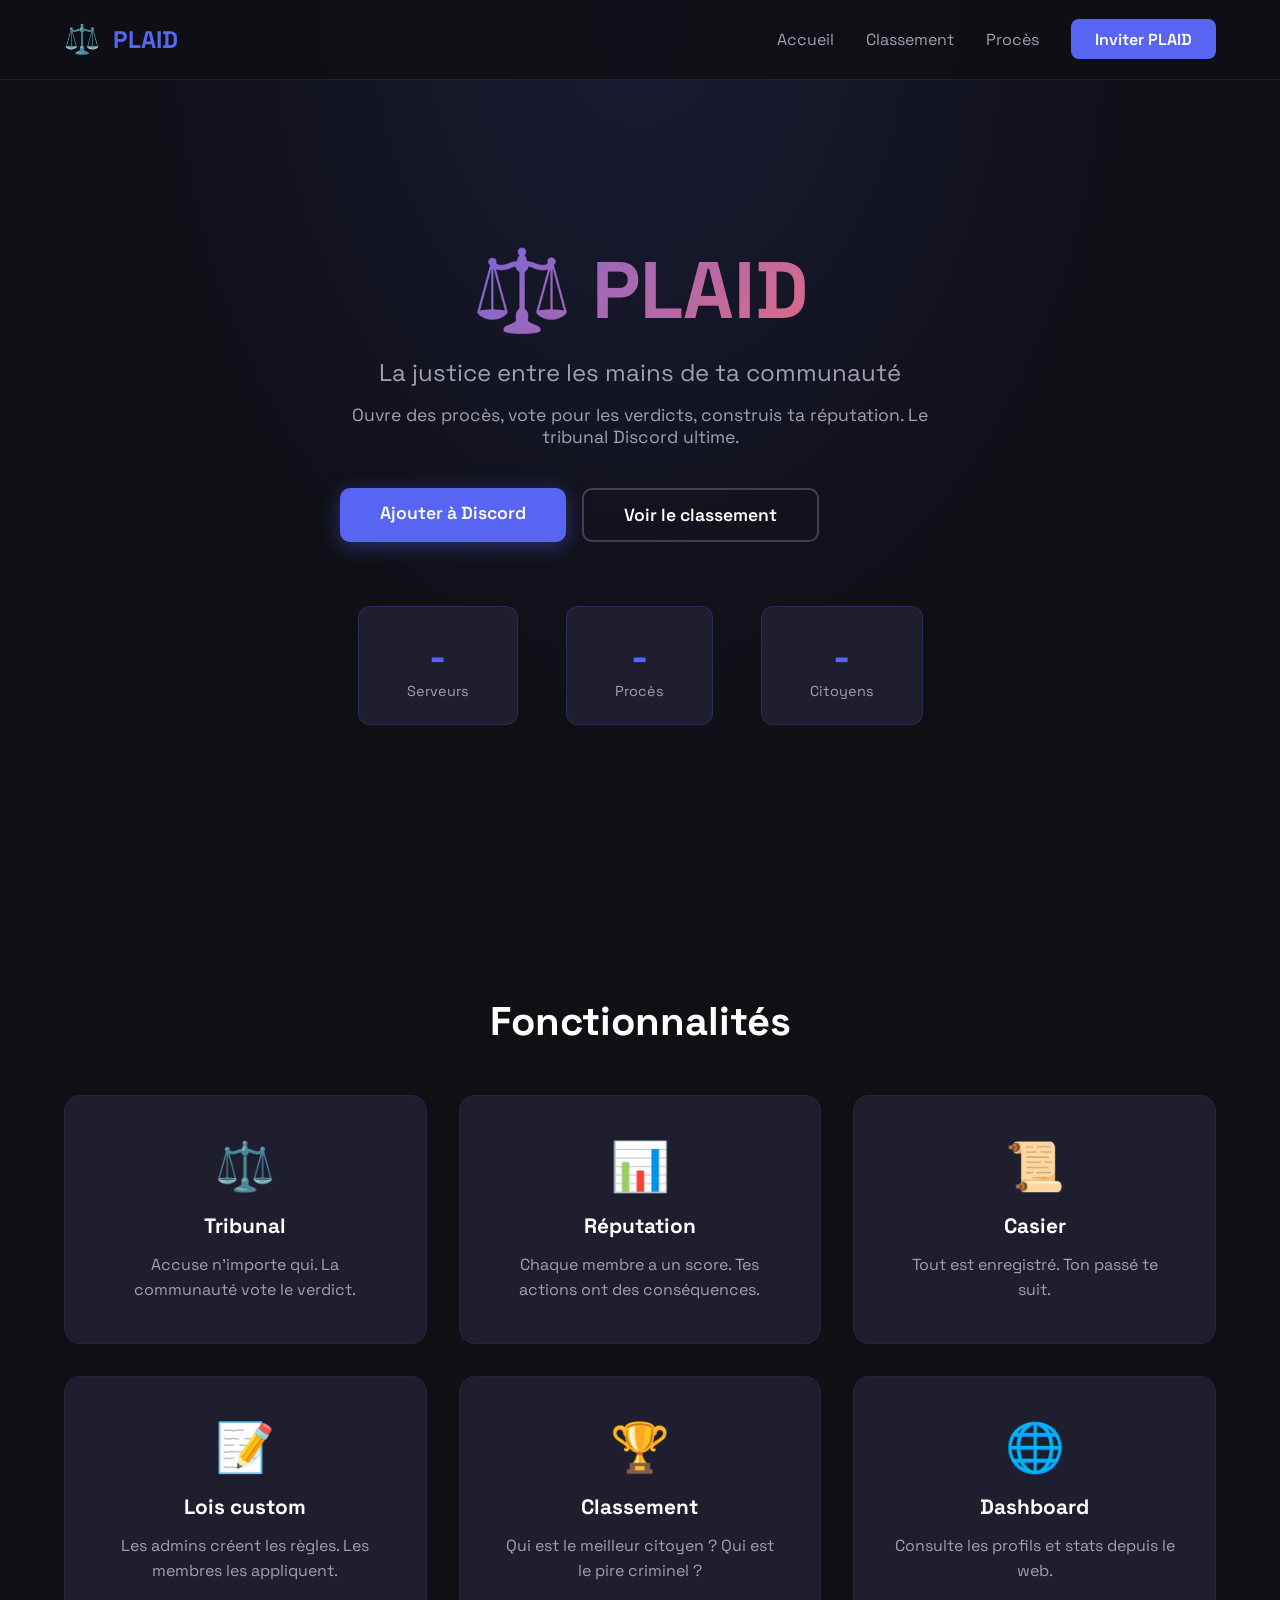
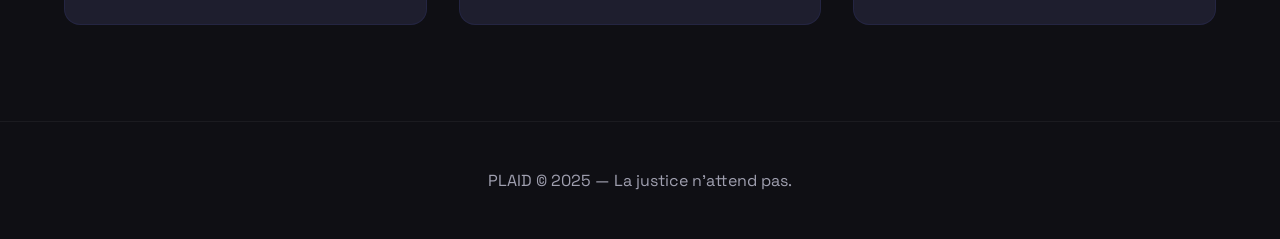
==== web/index.html @ a081abfb "🔨 Initial commit — PLAID bot" ====
<!DOCTYPE html>
<html lang="fr">
<head>
    <meta charset="UTF-8">
    <meta name="viewport" content="width=device-width, initial-scale=1.0">
    <title>PLAID — Justice Discord</title>
    <link rel="stylesheet" href="css/style.css">
    <link href="https://fonts.googleapis.com/css2?family=Space+Grotesk:wght@400;500;700&display=swap" rel="stylesheet">
</head>
<body>
    <nav class="navbar">
        <div class="nav-brand">
            <span class="logo">⚖️</span>
            <span class="brand-name">PLAID</span>
        </div>
        <div class="nav-links">
            <a href="index.html">Accueil</a>
            <a href="pages/leaderboard.html">Classement</a>
            <a href="pages/tribunal.html">Procès</a>
            <a href="https://discord.com/oauth2/authorize?client_id=YOUR_CLIENT_ID&permissions=8&scope=bot%20applications.commands" class="btn-invite">Inviter PLAID</a>
        </div>
    </nav>

    <section class="hero">
        <div class="hero-content">
            <h1>⚖️ PLAID</h1>
            <p class="subtitle">La justice entre les mains de ta communauté</p>
            <p class="description">Ouvre des procès, vote pour les verdicts, construis ta réputation. Le tribunal Discord ultime.</p>
            <div class="hero-buttons">
                <a href="https://discord.com/oauth2/authorize?client_id=YOUR_CLIENT_ID&permissions=8&scope=bot%20applications.commands" class="btn btn-primary">Ajouter à Discord</a>
                <a href="pages/leaderboard.html" class="btn btn-secondary">Voir le classement</a>
            </div>
        </div>
        <div class="hero-stats" id="hero-stats">
            <div class="stat-card">
                <span class="stat-number" id="stat-servers">-</span>
                <span class="stat-label">Serveurs</span>
            </div>
            <div class="stat-card">
                <span class="stat-number" id="stat-trials">-</span>
                <span class="stat-label">Procès</span>
            </div>
            <div class="stat-card">
                <span class="stat-number" id="stat-users">-</span>
                <span class="stat-label">Citoyens</span>
            </div>
        </div>
    </section>

    <section class="features">
        <h2>Fonctionnalités</h2>
        <div class="features-grid">
            <div class="feature-card">
                <span class="feature-icon">⚖️</span>
                <h3>Tribunal</h3>
                <p>Accuse n'importe qui. La communauté vote le verdict.</p>
            </div>
            <div class="feature-card">
                <span class="feature-icon">📊</span>
                <h3>Réputation</h3>
                <p>Chaque membre a un score. Tes actions ont des conséquences.</p>
            </div>
            <div class="feature-card">
                <span class="feature-icon">📜</span>
                <h3>Casier</h3>
                <p>Tout est enregistré. Ton passé te suit.</p>
            </div>
            <div class="feature-card">
                <span class="feature-icon">📝</span>
                <h3>Lois custom</h3>
                <p>Les admins créent les règles. Les membres les appliquent.</p>
            </div>
            <div class="feature-card">
                <span class="feature-icon">🏆</span>
                <h3>Classement</h3>
                <p>Qui est le meilleur citoyen ? Qui est le pire criminel ?</p>
            </div>
            <div class="feature-card">
                <span class="feature-icon">🌐</span>
                <h3>Dashboard</h3>
                <p>Consulte les profils et stats depuis le web.</p>
            </div>
        </div>
    </section>

    <footer>
        <p>PLAID © 2025 — La justice n'attend pas.</p>
    </footer>

    <script src="js/app.js"></script>
</body>
</html>
---- web/css/style.css ----
* {
    margin: 0;
    padding: 0;
    box-sizing: border-box;
}

:root {
    --bg: #0f0f14;
    --bg2: #1a1a24;
    --accent: #5865F2;
    --accent2: #FF6B6B;
    --text: #ffffff;
    --text2: #a0a0b0;
    --card: #1e1e2e;
}

body {
    font-family: 'Space Grotesk', sans-serif;
    background: var(--bg);
    color: var(--text);
    overflow-x: hidden;
}

/* NAV */
.navbar {
    display: flex;
    justify-content: space-between;
    align-items: center;
    padding: 1.2rem 4rem;
    background: rgba(15, 15, 20, 0.9);
    backdrop-filter: blur(10px);
    position: fixed;
    width: 100%;
    top: 0;
    z-index: 100;
    border-bottom: 1px solid rgba(88, 101, 242, 0.2);
}

.nav-brand {
    display: flex;
    align-items: center;
    gap: 0.8rem;
}

.logo { font-size: 1.8rem; }

.brand-name {
    font-size: 1.5rem;
    font-weight: 700;
    color: var(--accent);
}

.nav-links {
    display: flex;
    align-items: center;
    gap: 2rem;
}

.nav-links a {
    color: var(--text2);
    text-decoration: none;
    transition: color 0.3s;
}

.nav-links a:hover { color: var(--text); }

.btn-invite {
    background: var(--accent) !important;
    color: white !important;
    padding: 0.6rem 1.5rem;
    border-radius: 8px;
    font-weight: 600;
}

/* HERO */
.hero {
    min-height: 100vh;
    display: flex;
    flex-direction: column;
    justify-content: center;
    align-items: center;
    text-align: center;
    padding: 8rem 2rem 4rem;
    background: radial-gradient(ellipse at top, rgba(88, 101, 242, 0.15) 0%, transparent 60%);
}

.hero h1 {
    font-size: 5rem;
    font-weight: 700;
    margin-bottom: 1rem;
    background: linear-gradient(135deg, var(--accent), var(--accent2));
    -webkit-background-clip: text;
    -webkit-text-fill-color: transparent;
}

.subtitle {
    font-size: 1.5rem;
    color: var(--text2);
    margin-bottom: 1rem;
}

.description {
    font-size: 1.1rem;
    color: var(--text2);
    max-width: 600px;
    margin-bottom: 2.5rem;
}

.hero-buttons {
    display: flex;
    gap: 1rem;
    margin-bottom: 4rem;
}

.btn {
    padding: 0.9rem 2.5rem;
    border-radius: 10px;
    text-decoration: none;
    font-weight: 600;
    font-size: 1.1rem;
    transition: transform 0.2s, box-shadow 0.2s;
}

.btn:hover { transform: translateY(-2px); }

.btn-primary {
    background: var(--accent);
    color: white;
    box-shadow: 0 4px 20px rgba(88, 101, 242, 0.4);
}

.btn-secondary {
    background: transparent;
    color: var(--text);
    border: 2px solid rgba(255, 255, 255, 0.2);
}

.btn-secondary:hover { border-color: var(--accent); }

/* STATS */
.hero-stats {
    display: flex;
    gap: 3rem;
}

.stat-card {
    display: flex;
    flex-direction: column;
    align-items: center;
    background: var(--card);
    padding: 1.5rem 3rem;
    border-radius: 12px;
    border: 1px solid rgba(88, 101, 242, 0.2);
}

.stat-number {
    font-size: 2.5rem;
    font-weight: 700;
    color: var(--accent);
}

.stat-label {
    color: var(--text2);
    font-size: 0.9rem;
}

/* FEATURES */
.features {
    padding: 6rem 4rem;
    text-align: center;
}

.features h2 {
    font-size: 2.5rem;
    margin-bottom: 3rem;
}

.features-grid {
    display: grid;
    grid-template-columns: repeat(3, 1fr);
    gap: 2rem;
    max-width: 1200px;
    margin: 0 auto;
}

.feature-card {
    background: var(--card);
    padding: 2.5rem;
    border-radius: 16px;
    border: 1px solid rgba(88, 101, 242, 0.1);
    transition: transform 0.3s, border-color 0.3s;
}

.feature-card:hover {
    transform: translateY(-5px);
    border-color: var(--accent);
}

.feature-icon {
    font-size: 3rem;
    display: block;
    margin-bottom: 1rem;
}

.feature-card h3 {
    font-size: 1.3rem;
    margin-bottom: 0.8rem;
}

.feature-card p {
    color: var(--text2);
    line-height: 1.6;
}

/* FOOTER */
footer {
    text-align: center;
    padding: 3rem;
    color: var(--text2);
    border-top: 1px solid rgba(255, 255, 255, 0.05);
}

/* RESPONSIVE */
@media (max-width: 768px) {
    .navbar { padding: 1rem 1.5rem; }
    .nav-links { gap: 1rem; font-size: 0.9rem; }
    .hero h1 { font-size: 3rem; }
    .features-grid { grid-template-columns: 1fr; }
    .hero-stats { flex-direction: column; gap: 1rem; }
    .hero-buttons { flex-direction: column; }
}
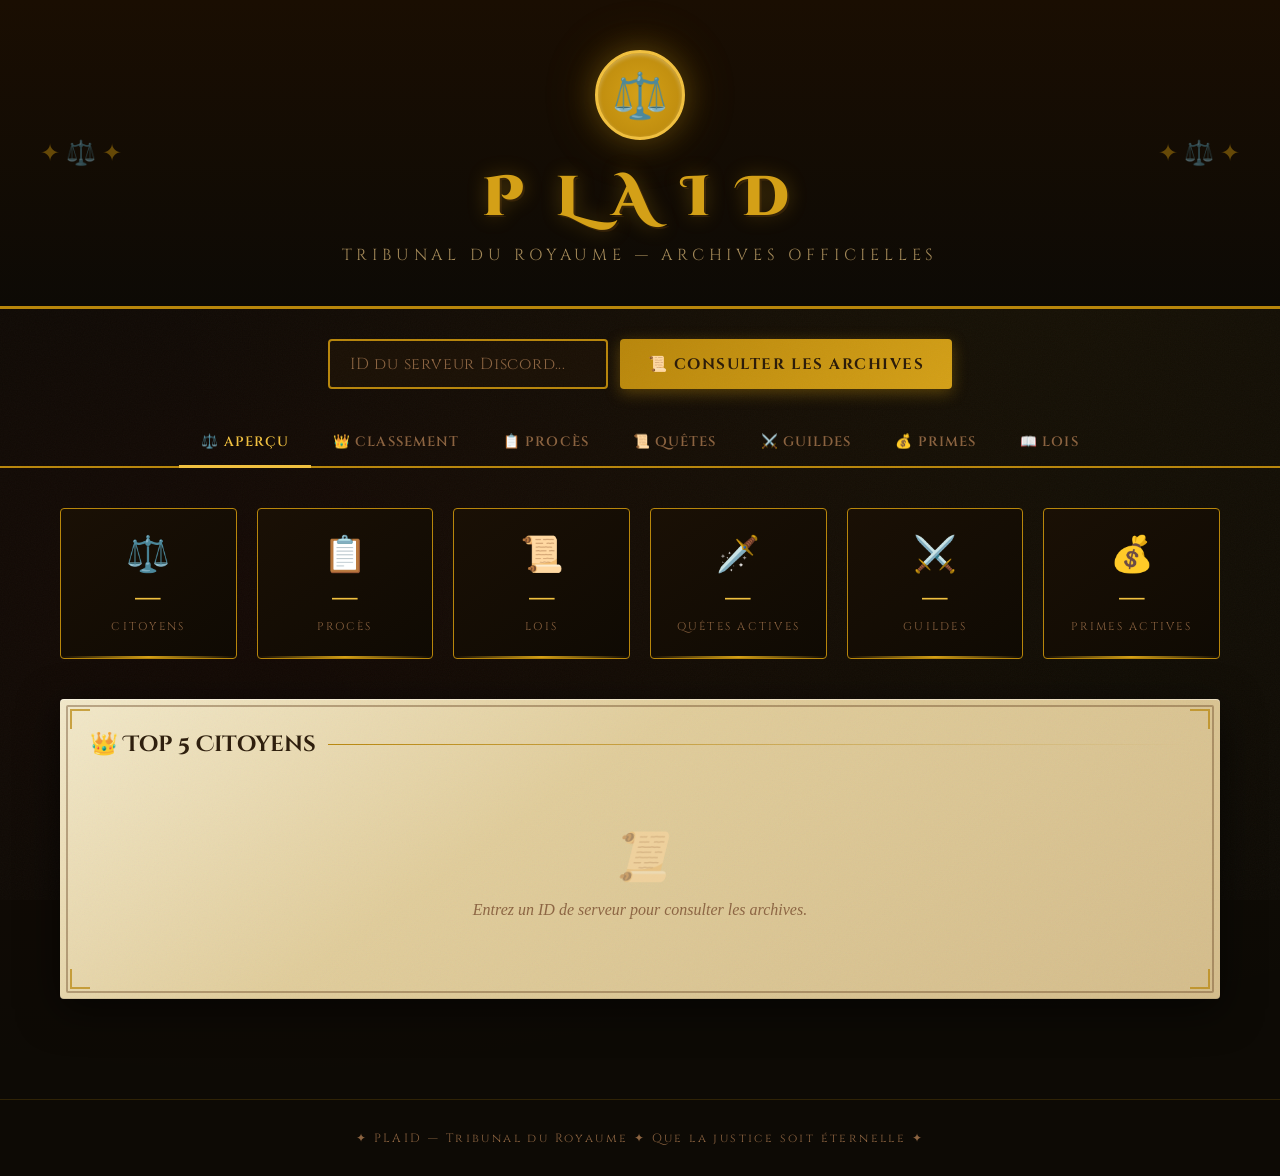
==== commit bd6877fa: "Update index.html" ====
--- a/web/index.html
+++ b/web/index.html
@@ -1,92 +1,869 @@
 <!DOCTYPE html>
 <html lang="fr">
 <head>
-    <meta charset="UTF-8">
-    <meta name="viewport" content="width=device-width, initial-scale=1.0">
-    <title>PLAID — Justice Discord</title>
-    <link rel="stylesheet" href="css/style.css">
-    <link href="https://fonts.googleapis.com/css2?family=Space+Grotesk:wght@400;500;700&display=swap" rel="stylesheet">
+<meta charset="UTF-8">
+<meta name="viewport" content="width=device-width, initial-scale=1.0">
+<title>PLAID — Tribunal du Royaume</title>
+<link href="https://fonts.googleapis.com/css2?family=Cinzel+Decorative:wght@400;700;900&family=Cinzel:wght@400;600;700&family=IM+Fell+English:ital@0;1&display=swap" rel="stylesheet">
+<style>
+  :root {
+    --parchment: #f2e8c9;
+    --parchment-dark: #e0cc9a;
+    --parchment-deep: #c9a96e;
+    --ink: #2a1a08;
+    --ink-light: #5a3a1a;
+    --ink-faded: #8b6340;
+    --blood: #8b0000;
+    --blood-bright: #c0392b;
+    --gold: #b8860b;
+    --gold-bright: #d4a017;
+    --gold-shine: #f0c040;
+    --emerald: #1a5c2a;
+    --royal: #1a2a5c;
+    --shadow: rgba(42, 26, 8, 0.4);
+    --glow: rgba(212, 160, 23, 0.3);
+  }
+
+  * { margin: 0; padding: 0; box-sizing: border-box; }
+
+  body {
+    background: #0d0a05;
+    color: var(--ink);
+    font-family: 'IM Fell English', serif;
+    min-height: 100vh;
+    overflow-x: hidden;
+    background-image:
+      radial-gradient(ellipse at 20% 50%, rgba(139, 0, 0, 0.06) 0%, transparent 60%),
+      radial-gradient(ellipse at 80% 20%, rgba(184, 134, 11, 0.06) 0%, transparent 60%);
+  }
+
+  /* TEXTURE DE FOND */
+  body::before {
+    content: '';
+    position: fixed;
+    inset: 0;
+    background-image: url("data:image/svg+xml,%3Csvg xmlns='http://www.w3.org/2000/svg' width='300' height='300'%3E%3Cfilter id='n'%3E%3CfeTurbulence type='fractalNoise' baseFrequency='0.85' numOctaves='4' stitchTiles='stitch'/%3E%3C/filter%3E%3Crect width='300' height='300' filter='url(%23n)' opacity='0.03'/%3E%3C/svg%3E");
+    pointer-events: none;
+    z-index: 0;
+  }
+
+  /* HEADER */
+  header {
+    position: relative;
+    text-align: center;
+    padding: 50px 20px 40px;
+    background: linear-gradient(180deg, #1a0e02 0%, #0d0a05 100%);
+    border-bottom: 3px solid var(--gold);
+    overflow: hidden;
+  }
+
+  header::before, header::after {
+    content: '✦ ⚖️ ✦';
+    position: absolute;
+    top: 50%;
+    transform: translateY(-50%);
+    font-size: 1.5rem;
+    color: var(--gold);
+    opacity: 0.5;
+  }
+  header::before { left: 40px; }
+  header::after { right: 40px; }
+
+  .header-seal {
+    width: 90px;
+    height: 90px;
+    background: radial-gradient(circle, var(--gold-bright), var(--gold));
+    border-radius: 50%;
+    margin: 0 auto 20px;
+    display: flex;
+    align-items: center;
+    justify-content: center;
+    font-size: 2.8rem;
+    box-shadow: 0 0 30px var(--glow), 0 0 60px rgba(212,160,23,0.15), inset 0 2px 4px rgba(255,255,255,0.3);
+    border: 3px solid var(--gold-shine);
+    animation: sealPulse 3s ease-in-out infinite;
+  }
+
+  @keyframes sealPulse {
+    0%, 100% { box-shadow: 0 0 30px var(--glow), 0 0 60px rgba(212,160,23,0.15); }
+    50% { box-shadow: 0 0 50px rgba(212,160,23,0.6), 0 0 90px rgba(212,160,23,0.25); }
+  }
+
+  h1 {
+    font-family: 'Cinzel Decorative', serif;
+    font-size: clamp(2rem, 5vw, 3.5rem);
+    font-weight: 900;
+    color: var(--gold-bright);
+    text-shadow: 0 0 20px var(--glow), 2px 2px 0 var(--ink);
+    letter-spacing: 0.15em;
+    margin-bottom: 8px;
+  }
+
+  .subtitle {
+    font-family: 'Cinzel', serif;
+    font-size: 1rem;
+    color: var(--parchment-deep);
+    letter-spacing: 0.3em;
+    text-transform: uppercase;
+    opacity: 0.8;
+  }
+
+  /* GUILD ID INPUT */
+  .guild-section {
+    display: flex;
+    justify-content: center;
+    padding: 30px 20px;
+    gap: 12px;
+    flex-wrap: wrap;
+  }
+
+  .guild-section input {
+    font-family: 'Cinzel', serif;
+    font-size: 1rem;
+    padding: 12px 20px;
+    width: 280px;
+    background: #1a1005;
+    border: 2px solid var(--gold);
+    color: var(--parchment);
+    border-radius: 4px;
+    outline: none;
+    letter-spacing: 0.05em;
+    transition: border-color 0.3s, box-shadow 0.3s;
+  }
+
+  .guild-section input::placeholder { color: var(--ink-faded); }
+  .guild-section input:focus {
+    border-color: var(--gold-shine);
+    box-shadow: 0 0 15px var(--glow);
+  }
+
+  .btn-primary {
+    font-family: 'Cinzel', serif;
+    font-size: 0.95rem;
+    font-weight: 700;
+    padding: 12px 28px;
+    background: linear-gradient(135deg, var(--gold), var(--gold-bright));
+    color: var(--ink);
+    border: none;
+    cursor: pointer;
+    border-radius: 4px;
+    letter-spacing: 0.1em;
+    text-transform: uppercase;
+    transition: all 0.3s;
+    box-shadow: 0 4px 15px rgba(184,134,11,0.4);
+  }
+
+  .btn-primary:hover {
+    background: linear-gradient(135deg, var(--gold-shine), var(--gold));
+    transform: translateY(-2px);
+    box-shadow: 0 8px 25px rgba(212,160,23,0.5);
+  }
+
+  /* NAV TABS */
+  .nav-tabs {
+    display: flex;
+    justify-content: center;
+    gap: 0;
+    padding: 0 20px;
+    border-bottom: 2px solid var(--gold);
+    flex-wrap: wrap;
+  }
+
+  .tab-btn {
+    font-family: 'Cinzel', serif;
+    font-size: 0.85rem;
+    font-weight: 600;
+    padding: 14px 22px;
+    background: transparent;
+    color: var(--ink-faded);
+    border: none;
+    cursor: pointer;
+    letter-spacing: 0.08em;
+    text-transform: uppercase;
+    border-bottom: 3px solid transparent;
+    margin-bottom: -2px;
+    transition: all 0.3s;
+    position: relative;
+  }
+
+  .tab-btn:hover { color: var(--gold-bright); }
+
+  .tab-btn.active {
+    color: var(--gold-shine);
+    border-bottom-color: var(--gold-shine);
+  }
+
+  /* MAIN CONTENT */
+  main {
+    max-width: 1200px;
+    margin: 0 auto;
+    padding: 40px 20px;
+  }
+
+  .tab-content { display: none; animation: fadeIn 0.5s ease; }
+  .tab-content.active { display: block; }
+
+  @keyframes fadeIn {
+    from { opacity: 0; transform: translateY(10px); }
+    to { opacity: 1; transform: translateY(0); }
+  }
+
+  /* PARCHEMIN CARD */
+  .parchment-card {
+    background: linear-gradient(145deg, var(--parchment) 0%, var(--parchment-dark) 40%, #d4bc8a 100%);
+    border-radius: 4px;
+    padding: 30px;
+    position: relative;
+    box-shadow:
+      0 10px 40px rgba(0,0,0,0.6),
+      inset 0 1px 0 rgba(255,255,255,0.4),
+      inset 0 -1px 0 rgba(0,0,0,0.1);
+    overflow: hidden;
+  }
+
+  .parchment-card::before {
+    content: '';
+    position: absolute;
+    inset: 0;
+    background-image: url("data:image/svg+xml,%3Csvg xmlns='http://www.w3.org/2000/svg' width='200' height='200'%3E%3Cfilter id='n'%3E%3CfeTurbulence type='fractalNoise' baseFrequency='0.65' numOctaves='3' stitchTiles='stitch'/%3E%3C/filter%3E%3Crect width='200' height='200' filter='url(%23n)' opacity='0.06'/%3E%3C/svg%3E");
+    pointer-events: none;
+  }
+
+  .card-border {
+    position: absolute;
+    inset: 6px;
+    border: 2px solid rgba(101, 67, 33, 0.4);
+    border-radius: 2px;
+    pointer-events: none;
+  }
+
+  .card-corner {
+    position: absolute;
+    width: 20px;
+    height: 20px;
+    border-color: var(--gold);
+    border-style: solid;
+    opacity: 0.7;
+  }
+  .card-corner.tl { top: 10px; left: 10px; border-width: 2px 0 0 2px; }
+  .card-corner.tr { top: 10px; right: 10px; border-width: 2px 2px 0 0; }
+  .card-corner.bl { bottom: 10px; left: 10px; border-width: 0 0 2px 2px; }
+  .card-corner.br { bottom: 10px; right: 10px; border-width: 0 2px 2px 0; }
+
+  /* STATS GRID */
+  .stats-grid {
+    display: grid;
+    grid-template-columns: repeat(auto-fit, minmax(160px, 1fr));
+    gap: 20px;
+    margin-bottom: 40px;
+  }
+
+  .stat-card {
+    background: linear-gradient(145deg, #1a1005, #0f0a03);
+    border: 1px solid var(--gold);
+    border-radius: 4px;
+    padding: 24px 20px;
+    text-align: center;
+    position: relative;
+    overflow: hidden;
+    transition: transform 0.3s, box-shadow 0.3s;
+  }
+
+  .stat-card:hover {
+    transform: translateY(-4px);
+    box-shadow: 0 12px 30px rgba(0,0,0,0.5), 0 0 20px var(--glow);
+  }
+
+  .stat-card::after {
+    content: '';
+    position: absolute;
+    bottom: 0; left: 0; right: 0;
+    height: 2px;
+    background: linear-gradient(90deg, transparent, var(--gold-bright), transparent);
+  }
+
+  .stat-icon { font-size: 2.2rem; margin-bottom: 8px; display: block; }
+  .stat-value {
+    font-family: 'Cinzel Decorative', serif;
+    font-size: 2rem;
+    font-weight: 700;
+    color: var(--gold-shine);
+    line-height: 1;
+    margin-bottom: 4px;
+  }
+  .stat-label {
+    font-family: 'Cinzel', serif;
+    font-size: 0.7rem;
+    letter-spacing: 0.2em;
+    text-transform: uppercase;
+    color: var(--ink-faded);
+  }
+
+  /* SECTION TITLE */
+  .section-title {
+    font-family: 'Cinzel Decorative', serif;
+    font-size: 1.4rem;
+    color: var(--ink);
+    margin-bottom: 20px;
+    display: flex;
+    align-items: center;
+    gap: 12px;
+  }
+
+  .section-title::after {
+    content: '';
+    flex: 1;
+    height: 1px;
+    background: linear-gradient(90deg, var(--gold), transparent);
+  }
+
+  /* TABLE PARCHEMIN */
+  .parchment-table {
+    width: 100%;
+    border-collapse: collapse;
+    font-size: 0.95rem;
+  }
+
+  .parchment-table th {
+    font-family: 'Cinzel', serif;
+    font-size: 0.75rem;
+    letter-spacing: 0.15em;
+    text-transform: uppercase;
+    color: var(--ink-light);
+    padding: 12px 16px;
+    border-bottom: 2px solid var(--parchment-deep);
+    text-align: left;
+  }
+
+  .parchment-table td {
+    padding: 14px 16px;
+    border-bottom: 1px solid rgba(101, 67, 33, 0.2);
+    color: var(--ink);
+    vertical-align: middle;
+  }
+
+  .parchment-table tr:hover td { background: rgba(180, 140, 40, 0.1); }
+  .parchment-table tr:last-child td { border-bottom: none; }
+
+  /* BADGES */
+  .badge {
+    display: inline-block;
+    padding: 3px 10px;
+    border-radius: 2px;
+    font-family: 'Cinzel', serif;
+    font-size: 0.72rem;
+    letter-spacing: 0.1em;
+    text-transform: uppercase;
+    font-weight: 600;
+  }
+  .badge-coupable { background: rgba(139,0,0,0.15); color: var(--blood-bright); border: 1px solid var(--blood); }
+  .badge-innocent { background: rgba(26,92,42,0.15); color: #27ae60; border: 1px solid #1a5c2a; }
+  .badge-open { background: rgba(184,134,11,0.15); color: var(--gold-bright); border: 1px solid var(--gold); }
+
+  /* RANK BADGE */
+  .rank-badge {
+    font-size: 0.82rem;
+    color: var(--ink-light);
+    font-style: italic;
+  }
+
+  /* LEADERBOARD MEDALS */
+  .medal-1 { color: #FFD700; font-size: 1.3rem; }
+  .medal-2 { color: #C0C0C0; font-size: 1.3rem; }
+  .medal-3 { color: #CD7F32; font-size: 1.3rem; }
+  .medal-n { color: var(--ink-faded); font-family: 'Cinzel', serif; font-size: 0.9rem; }
+
+  /* REP BAR */
+  .rep-bar-wrap {
+    display: flex;
+    align-items: center;
+    gap: 8px;
+  }
+  .rep-bar {
+    flex: 1;
+    height: 8px;
+    background: rgba(101,67,33,0.2);
+    border-radius: 4px;
+    overflow: hidden;
+  }
+  .rep-bar-fill {
+    height: 100%;
+    background: linear-gradient(90deg, var(--gold), var(--gold-shine));
+    border-radius: 4px;
+    transition: width 1s ease;
+  }
+  .rep-val {
+    font-family: 'Cinzel', serif;
+    font-size: 0.8rem;
+    color: var(--gold-bright);
+    min-width: 35px;
+    text-align: right;
+  }
+
+  /* QUEST CARDS */
+  .quest-grid {
+    display: grid;
+    grid-template-columns: repeat(auto-fill, minmax(320px, 1fr));
+    gap: 20px;
+  }
+
+  .quest-card {
+    background: linear-gradient(145deg, var(--parchment), var(--parchment-dark));
+    border: 2px solid var(--parchment-deep);
+    border-radius: 4px;
+    padding: 22px;
+    position: relative;
+    transition: transform 0.3s;
+  }
+
+  .quest-card:hover { transform: translateY(-3px); }
+
+  .quest-card::before {
+    content: '📜';
+    position: absolute;
+    top: -10px;
+    left: 20px;
+    font-size: 1.4rem;
+    background: var(--parchment);
+    padding: 0 4px;
+  }
+
+  .quest-title {
+    font-family: 'Cinzel', serif;
+    font-size: 1rem;
+    font-weight: 700;
+    color: var(--ink);
+    margin-bottom: 8px;
+  }
+
+  .quest-desc {
+    font-size: 0.9rem;
+    color: var(--ink-light);
+    font-style: italic;
+    margin-bottom: 14px;
+    line-height: 1.5;
+  }
+
+  .quest-rewards {
+    display: flex;
+    flex-wrap: wrap;
+    gap: 6px;
+  }
+
+  .reward-chip {
+    background: rgba(184,134,11,0.15);
+    border: 1px solid var(--gold);
+    color: var(--ink-light);
+    padding: 3px 10px;
+    border-radius: 2px;
+    font-size: 0.8rem;
+    font-family: 'Cinzel', serif;
+  }
+
+  /* GUILD CARDS */
+  .guildes-grid {
+    display: grid;
+    grid-template-columns: repeat(auto-fill, minmax(280px, 1fr));
+    gap: 20px;
+  }
+
+  .guilde-card {
+    background: linear-gradient(145deg, #1a1005, #120d04);
+    border: 1px solid var(--gold);
+    border-radius: 4px;
+    padding: 24px;
+    text-align: center;
+    position: relative;
+    overflow: hidden;
+    transition: all 0.3s;
+  }
+
+  .guilde-card:hover {
+    border-color: var(--gold-shine);
+    box-shadow: 0 8px 25px rgba(0,0,0,0.4), 0 0 15px var(--glow);
+  }
+
+  .guilde-emblem { font-size: 3rem; margin-bottom: 10px; display: block; }
+  .guilde-name {
+    font-family: 'Cinzel Decorative', serif;
+    font-size: 1rem;
+    color: var(--gold-bright);
+    margin-bottom: 6px;
+  }
+  .guilde-desc {
+    font-size: 0.85rem;
+    color: var(--ink-faded);
+    font-style: italic;
+    margin-bottom: 12px;
+  }
+  .guilde-members {
+    font-family: 'Cinzel', serif;
+    font-size: 0.75rem;
+    color: var(--parchment-deep);
+    letter-spacing: 0.1em;
+  }
+
+  /* BOUNTIES */
+  .bounty-card {
+    background: linear-gradient(135deg, rgba(139,0,0,0.1), rgba(26,8,0,0.95));
+    border: 1px solid var(--blood);
+    border-radius: 4px;
+    padding: 20px 24px;
+    display: flex;
+    align-items: center;
+    gap: 20px;
+    transition: all 0.3s;
+    margin-bottom: 12px;
+  }
+
+  .bounty-card:hover { border-color: var(--blood-bright); transform: translateX(4px); }
+  .bounty-amount {
+    font-family: 'Cinzel Decorative', serif;
+    font-size: 1.5rem;
+    color: var(--gold-shine);
+    white-space: nowrap;
+  }
+  .bounty-target { font-family: 'Cinzel', serif; font-size: 1rem; color: var(--parchment); }
+  .bounty-reason { font-size: 0.85rem; color: var(--ink-faded); font-style: italic; }
+
+  /* LOADING / EMPTY */
+  .loading-scroll {
+    text-align: center;
+    padding: 60px 20px;
+    color: var(--ink-faded);
+    font-style: italic;
+    font-size: 1.1rem;
+  }
+
+  .empty-scroll {
+    text-align: center;
+    padding: 50px;
+    color: var(--ink-faded);
+    font-style: italic;
+  }
+
+  .empty-scroll::before { content: '📜'; font-size: 3rem; display: block; margin-bottom: 16px; opacity: 0.5; }
+
+  /* FOOTER */
+  footer {
+    text-align: center;
+    padding: 30px;
+    font-family: 'Cinzel', serif;
+    font-size: 0.75rem;
+    letter-spacing: 0.2em;
+    color: var(--ink-faded);
+    border-top: 1px solid rgba(184,134,11,0.2);
+    margin-top: 60px;
+  }
+
+  /* SCROLLBAR */
+  ::-webkit-scrollbar { width: 8px; }
+  ::-webkit-scrollbar-track { background: #0d0a05; }
+  ::-webkit-scrollbar-thumb { background: var(--gold); border-radius: 4px; }
+
+  @media (max-width: 600px) {
+    .tab-btn { padding: 10px 12px; font-size: 0.75rem; }
+    .stats-grid { grid-template-columns: repeat(2, 1fr); }
+  }
+</style>
 </head>
 <body>
-    <nav class="navbar">
-        <div class="nav-brand">
-            <span class="logo">⚖️</span>
-            <span class="brand-name">PLAID</span>
+
+<header>
+  <div class="header-seal">⚖️</div>
+  <h1>P L A I D</h1>
+  <p class="subtitle">Tribunal du Royaume — Archives Officielles</p>
+</header>
+
+<div class="guild-section">
+  <input type="text" id="guildId" placeholder="ID du serveur Discord..." />
+  <button class="btn-primary" onclick="loadAll()">📜 Consulter les Archives</button>
+</div>
+
+<nav class="nav-tabs">
+  <button class="tab-btn active" onclick="switchTab('overview')">⚖️ Aperçu</button>
+  <button class="tab-btn" onclick="switchTab('leaderboard')">👑 Classement</button>
+  <button class="tab-btn" onclick="switchTab('trials')">📋 Procès</button>
+  <button class="tab-btn" onclick="switchTab('quests')">📜 Quêtes</button>
+  <button class="tab-btn" onclick="switchTab('guildes')">⚔️ Guildes</button>
+  <button class="tab-btn" onclick="switchTab('bounties')">💰 Primes</button>
+  <button class="tab-btn" onclick="switchTab('laws')">📖 Lois</button>
+</nav>
+
+<main>
+
+  <!-- OVERVIEW -->
+  <div class="tab-content active" id="tab-overview">
+    <div class="stats-grid" id="statsGrid">
+      <div class="stat-card"><span class="stat-icon">⚖️</span><div class="stat-value" id="stat-users">—</div><div class="stat-label">Citoyens</div></div>
+      <div class="stat-card"><span class="stat-icon">📋</span><div class="stat-value" id="stat-trials">—</div><div class="stat-label">Procès</div></div>
+      <div class="stat-card"><span class="stat-icon">📜</span><div class="stat-value" id="stat-laws">—</div><div class="stat-label">Lois</div></div>
+      <div class="stat-card"><span class="stat-icon">🗡️</span><div class="stat-value" id="stat-quests">—</div><div class="stat-label">Quêtes actives</div></div>
+      <div class="stat-card"><span class="stat-icon">⚔️</span><div class="stat-value" id="stat-guildes">—</div><div class="stat-label">Guildes</div></div>
+      <div class="stat-card"><span class="stat-icon">💰</span><div class="stat-value" id="stat-bounties">—</div><div class="stat-label">Primes actives</div></div>
+    </div>
+
+    <div class="parchment-card">
+      <div class="card-border"></div>
+      <div class="card-corner tl"></div><div class="card-corner tr"></div>
+      <div class="card-corner bl"></div><div class="card-corner br"></div>
+      <h2 class="section-title">👑 Top 5 Citoyens</h2>
+      <div id="topCitizens"><p class="empty-scroll">Entrez un ID de serveur pour consulter les archives.</p></div>
+    </div>
+  </div>
+
+  <!-- LEADERBOARD -->
+  <div class="tab-content" id="tab-leaderboard">
+    <div style="display:flex;gap:10px;margin-bottom:20px;flex-wrap:wrap;">
+      <button class="btn-primary" onclick="loadLeaderboard('best')">👑 Réputation</button>
+      <button class="btn-primary" onclick="loadLeaderboard('gold')">🪙 Fortune</button>
+      <button class="btn-primary" onclick="loadLeaderboard('trials')">⚖️ Jugements</button>
+      <button class="btn-primary" onclick="loadLeaderboard('worst')">💀 Bannis</button>
+    </div>
+    <div class="parchment-card">
+      <div class="card-border"></div>
+      <div class="card-corner tl"></div><div class="card-corner tr"></div>
+      <div class="card-corner bl"></div><div class="card-corner br"></div>
+      <div id="leaderboardContent"><p class="empty-scroll">Entrez un ID de serveur.</p></div>
+    </div>
+  </div>
+
+  <!-- TRIALS -->
+  <div class="tab-content" id="tab-trials">
+    <div class="parchment-card">
+      <div class="card-border"></div>
+      <div class="card-corner tl"></div><div class="card-corner tr"></div>
+      <div class="card-corner bl"></div><div class="card-corner br"></div>
+      <h2 class="section-title">📋 Derniers Procès</h2>
+      <div id="trialsContent"><p class="empty-scroll">Entrez un ID de serveur.</p></div>
+    </div>
+  </div>
+
+  <!-- QUESTS -->
+  <div class="tab-content" id="tab-quests">
+    <h2 class="section-title" style="color:var(--parchment-dark)">📜 Tableau des Quêtes</h2>
+    <div class="quest-grid" id="questsContent">
+      <p class="empty-scroll" style="color:var(--ink-faded)">Entrez un ID de serveur.</p>
+    </div>
+  </div>
+
+  <!-- GUILDES -->
+  <div class="tab-content" id="tab-guildes">
+    <h2 class="section-title" style="color:var(--parchment-dark)">⚔️ Guildes du Royaume</h2>
+    <div class="guildes-grid" id="guildesContent">
+      <p class="empty-scroll" style="color:var(--ink-faded)">Entrez un ID de serveur.</p>
+    </div>
+  </div>
+
+  <!-- BOUNTIES -->
+  <div class="tab-content" id="tab-bounties">
+    <h2 class="section-title" style="color:var(--parchment-dark)">💰 Avis de Recherche</h2>
+    <div id="bountiesContent">
+      <p class="empty-scroll" style="color:var(--ink-faded)">Entrez un ID de serveur.</p>
+    </div>
+  </div>
+
+  <!-- LAWS -->
+  <div class="tab-content" id="tab-laws">
+    <div class="parchment-card">
+      <div class="card-border"></div>
+      <div class="card-corner tl"></div><div class="card-corner tr"></div>
+      <div class="card-corner bl"></div><div class="card-corner br"></div>
+      <h2 class="section-title">📖 Code Pénal du Royaume</h2>
+      <div id="lawsContent"><p class="empty-scroll">Entrez un ID de serveur.</p></div>
+    </div>
+  </div>
+
+</main>
+
+<footer>✦ PLAID — Tribunal du Royaume ✦ Que la justice soit éternelle ✦</footer>
+
+<script>
+  const API = 'https://plaid-api.onrender.com';
+  let currentGuildId = null;
+
+  function switchTab(tab) {
+    document.querySelectorAll('.tab-content').forEach(t => t.classList.remove('active'));
+    document.querySelectorAll('.tab-btn').forEach(b => b.classList.remove('active'));
+    document.getElementById('tab-' + tab).classList.add('active');
+    event.target.classList.add('active');
+  }
+
+  function getRank(rep) {
+    if (rep >= 500) return '👑 Légende';
+    if (rep >= 300) return '⚔️ Chevalier';
+    if (rep >= 200) return '🛡️ Gardien';
+    if (rep >= 100) return '⚖️ Citoyen';
+    if (rep >= 50)  return '🧑 Lambda';
+    return '⛓️ Banni';
+  }
+
+  function repBar(rep) {
+    const pct = Math.max(0, Math.min(100, (rep / 500) * 100));
+    return `<div class="rep-bar-wrap">
+      <div class="rep-bar"><div class="rep-bar-fill" style="width:${pct}%"></div></div>
+      <span class="rep-val">${rep}</span>
+    </div>`;
+  }
+
+  function medal(i) {
+    if (i === 0) return '<span class="medal-1">👑</span>';
+    if (i === 1) return '<span class="medal-2">⚔️</span>';
+    if (i === 2) return '<span class="medal-3">🛡️</span>';
+    return `<span class="medal-n">#${i+1}</span>`;
+  }
+
+  async function apiFetch(path) {
+    const r = await fetch(API + path);
+    if (!r.ok) throw new Error('API Error ' + r.status);
+    return r.json();
+  }
+
+  async function loadAll() {
+    const id = document.getElementById('guildId').value.trim();
+    if (!id) return;
+    currentGuildId = id;
+
+    try {
+      const stats = await apiFetch(`/api/stats/${id}`);
+      document.getElementById('stat-users').textContent = stats.users;
+      document.getElementById('stat-trials').textContent = stats.trials;
+      document.getElementById('stat-laws').textContent = stats.laws;
+      document.getElementById('stat-quests').textContent = stats.quests;
+      document.getElementById('stat-guildes').textContent = stats.guildes;
+      document.getElementById('stat-bounties').textContent = stats.bounties;
+    } catch(e) {}
+
+    loadLeaderboard('best', true);
+    loadTrials();
+    loadQuests();
+    loadGuildes();
+    loadBounties();
+    loadLaws();
+  }
+
+  async function loadLeaderboard(sort = 'best', isTop5 = false) {
+    if (!currentGuildId) return;
+    const data = await apiFetch(`/api/leaderboard/${currentGuildId}?sort=${sort}&limit=10`).catch(() => []);
+
+    if (isTop5) {
+      const top5 = data.slice(0, 5);
+      if (!top5.length) { document.getElementById('topCitizens').innerHTML = '<p class="empty-scroll">Aucun citoyen enregistré.</p>'; return; }
+      document.getElementById('topCitizens').innerHTML = `
+        <table class="parchment-table">
+          <thead><tr><th>#</th><th>Citoyen</th><th>Rang</th><th>Réputation</th><th>🪙 Or</th></tr></thead>
+          <tbody>${top5.map((u,i) => `<tr>
+            <td>${medal(i)}</td>
+            <td style="font-family:'Cinzel',serif;font-weight:600">${u.discord_id}</td>
+            <td class="rank-badge">${getRank(u.reputation)}</td>
+            <td>${repBar(u.reputation)}</td>
+            <td style="color:var(--gold-bright)">${u.gold || 0} 🪙</td>
+          </tr>`).join('')}</tbody>
+        </table>`;
+      return;
+    }
+
+    if (!data.length) { document.getElementById('leaderboardContent').innerHTML = '<p class="empty-scroll">Aucune donnée.</p>'; return; }
+    document.getElementById('leaderboardContent').innerHTML = `
+      <table class="parchment-table">
+        <thead><tr><th>#</th><th>Discord ID</th><th>Rang</th><th>Réputation</th><th>🪙 Or</th><th>⚖️ Procès</th></tr></thead>
+        <tbody>${data.map((u,i) => `<tr>
+          <td>${medal(i)}</td>
+          <td style="font-family:'Cinzel',serif">${u.discord_id}</td>
+          <td class="rank-badge">${getRank(u.reputation)}</td>
+          <td>${repBar(u.reputation)}</td>
+          <td style="color:var(--gold-bright)">${u.gold || 0}</td>
+          <td>${u.total_trials}</td>
+        </tr>`).join('')}</tbody>
+      </table>`;
+  }
+
+  async function loadTrials() {
+    if (!currentGuildId) return;
+    const data = await apiFetch(`/api/trials/${currentGuildId}?limit=20`).catch(() => []);
+    if (!data.length) { document.getElementById('trialsContent').innerHTML = '<p class="empty-scroll">Aucun procès enregistré.</p>'; return; }
+    document.getElementById('trialsContent').innerHTML = `
+      <table class="parchment-table">
+        <thead><tr><th>#</th><th>Accusé</th><th>Accusateur</th><th>Chef d'accusation</th><th>Verdict</th><th>Date</th></tr></thead>
+        <tbody>${data.map(t => {
+          const vbadge = t.verdict === 'coupable' ? 'badge-coupable' : t.verdict === 'innocent' ? 'badge-innocent' : 'badge-open';
+          const vlabel = t.verdict || 'En cours';
+          const date = new Date(t.created_at).toLocaleDateString('fr-FR');
+          return `<tr>
+            <td style="font-family:'Cinzel',serif;color:var(--gold-bright)">#${t.id}</td>
+            <td>${t.accused_id}</td>
+            <td>${t.accuser_id}</td>
+            <td style="font-style:italic">${t.reason}</td>
+            <td><span class="badge ${vbadge}">${vlabel}</span></td>
+            <td style="font-family:'Cinzel',serif;font-size:0.8rem">${date}</td>
+          </tr>`;
+        }).join('')}</tbody>
+      </table>`;
+  }
+
+  async function loadQuests() {
+    if (!currentGuildId) return;
+    const data = await apiFetch(`/api/quests/${currentGuildId}`).catch(() => []);
+    if (!data.length) { document.getElementById('questsContent').innerHTML = '<p class="empty-scroll" style="color:var(--ink-faded)">Aucune quête disponible.</p>'; return; }
+    document.getElementById('questsContent').innerHTML = data.map(q => {
+      const rewards = [];
+      if (q.reward_rep) rewards.push(`⚖️ ${q.reward_rep} rép`);
+      if (q.reward_gold) rewards.push(`🪙 ${q.reward_gold} or`);
+      if (q.reward_badge) rewards.push(q.reward_badge);
+      return `<div class="quest-card">
+        <div class="quest-title">${q.title}</div>
+        <div class="quest-desc">${q.description}</div>
+        <div class="quest-rewards">${rewards.map(r => `<span class="reward-chip">${r}</span>`).join('')}</div>
+      </div>`;
+    }).join('');
+  }
+
+  async function loadGuildes() {
+    if (!currentGuildId) return;
+    const data = await apiFetch(`/api/guildes/${currentGuildId}`).catch(() => []);
+    if (!data.length) { document.getElementById('guildesContent').innerHTML = '<p class="empty-scroll" style="color:var(--ink-faded)">Aucune guilde fondée.</p>'; return; }
+    document.getElementById('guildesContent').innerHTML = data.map(g => `
+      <div class="guilde-card">
+        <span class="guilde-emblem">${g.emblem || '⚔️'}</span>
+        <div class="guilde-name">${g.name}</div>
+        <div class="guilde-desc">${g.description || 'Guilde mystérieuse...'}</div>
+        <div class="guilde-members">⚔️ ${g.members ? g.members.length : 0} membre(s)</div>
+      </div>`).join('');
+  }
+
+  async function loadBounties() {
+    if (!currentGuildId) return;
+    const data = await apiFetch(`/api/bounties/${currentGuildId}`).catch(() => []);
+    if (!data.length) { document.getElementById('bountiesContent').innerHTML = '<p class="empty-scroll" style="color:var(--ink-faded)">Aucun avis de recherche actif.</p>'; return; }
+    document.getElementById('bountiesContent').innerHTML = data.map(b => `
+      <div class="bounty-card">
+        <div class="bounty-amount">🪙 ${b.amount}</div>
+        <div>
+          <div class="bounty-target">🎯 Cible : ${b.target_id}</div>
+          <div class="bounty-reason">${b.reason || 'Raison non précisée'}</div>
         </div>
-        <div class="nav-links">
-            <a href="index.html">Accueil</a>
-            <a href="pages/leaderboard.html">Classement</a>
-            <a href="pages/tribunal.html">Procès</a>
-            <a href="https://discord.com/oauth2/authorize?client_id=YOUR_CLIENT_ID&permissions=8&scope=bot%20applications.commands" class="btn-invite">Inviter PLAID</a>
-        </div>
-    </nav>
-
-    <section class="hero">
-        <div class="hero-content">
-            <h1>⚖️ PLAID</h1>
-            <p class="subtitle">La justice entre les mains de ta communauté</p>
-            <p class="description">Ouvre des procès, vote pour les verdicts, construis ta réputation. Le tribunal Discord ultime.</p>
-            <div class="hero-buttons">
-                <a href="https://discord.com/oauth2/authorize?client_id=YOUR_CLIENT_ID&permissions=8&scope=bot%20applications.commands" class="btn btn-primary">Ajouter à Discord</a>
-                <a href="pages/leaderboard.html" class="btn btn-secondary">Voir le classement</a>
-            </div>
-        </div>
-        <div class="hero-stats" id="hero-stats">
-            <div class="stat-card">
-                <span class="stat-number" id="stat-servers">-</span>
-                <span class="stat-label">Serveurs</span>
-            </div>
-            <div class="stat-card">
-                <span class="stat-number" id="stat-trials">-</span>
-                <span class="stat-label">Procès</span>
-            </div>
-            <div class="stat-card">
-                <span class="stat-number" id="stat-users">-</span>
-                <span class="stat-label">Citoyens</span>
-            </div>
-        </div>
-    </section>
-
-    <section class="features">
-        <h2>Fonctionnalités</h2>
-        <div class="features-grid">
-            <div class="feature-card">
-                <span class="feature-icon">⚖️</span>
-                <h3>Tribunal</h3>
-                <p>Accuse n'importe qui. La communauté vote le verdict.</p>
-            </div>
-            <div class="feature-card">
-                <span class="feature-icon">📊</span>
-                <h3>Réputation</h3>
-                <p>Chaque membre a un score. Tes actions ont des conséquences.</p>
-            </div>
-            <div class="feature-card">
-                <span class="feature-icon">📜</span>
-                <h3>Casier</h3>
-                <p>Tout est enregistré. Ton passé te suit.</p>
-            </div>
-            <div class="feature-card">
-                <span class="feature-icon">📝</span>
-                <h3>Lois custom</h3>
-                <p>Les admins créent les règles. Les membres les appliquent.</p>
-            </div>
-            <div class="feature-card">
-                <span class="feature-icon">🏆</span>
-                <h3>Classement</h3>
-                <p>Qui est le meilleur citoyen ? Qui est le pire criminel ?</p>
-            </div>
-            <div class="feature-card">
-                <span class="feature-icon">🌐</span>
-                <h3>Dashboard</h3>
-                <p>Consulte les profils et stats depuis le web.</p>
-            </div>
-        </div>
-    </section>
-
-    <footer>
-        <p>PLAID © 2025 — La justice n'attend pas.</p>
-    </footer>
-
-    <script src="js/app.js"></script>
+      </div>`).join('');
+  }
+
+  async function loadLaws() {
+    if (!currentGuildId) return;
+    const data = await apiFetch(`/api/laws/${currentGuildId}`).catch(() => []);
+    if (!data.length) { document.getElementById('lawsContent').innerHTML = '<p class="empty-scroll">Aucune loi promulguée.</p>'; return; }
+    document.getElementById('lawsContent').innerHTML = `
+      <table class="parchment-table">
+        <thead><tr><th>Article</th><th>Loi</th><th>Description</th><th>Peine</th></tr></thead>
+        <tbody>${data.map(l => `<tr>
+          <td style="font-family:'Cinzel Decorative',serif;color:var(--gold-bright)">${l.id}</td>
+          <td style="font-family:'Cinzel',serif;font-weight:700">${l.name}</td>
+          <td style="font-style:italic">${l.description}</td>
+          <td>${l.penalty || '—'}</td>
+        </tr>`).join('')}</tbody>
+      </table>`;
+  }
+
+  document.getElementById('guildId').addEventListener('keydown', e => {
+    if (e.key === 'Enter') loadAll();
+  });
+</script>
 </body>
 </html>
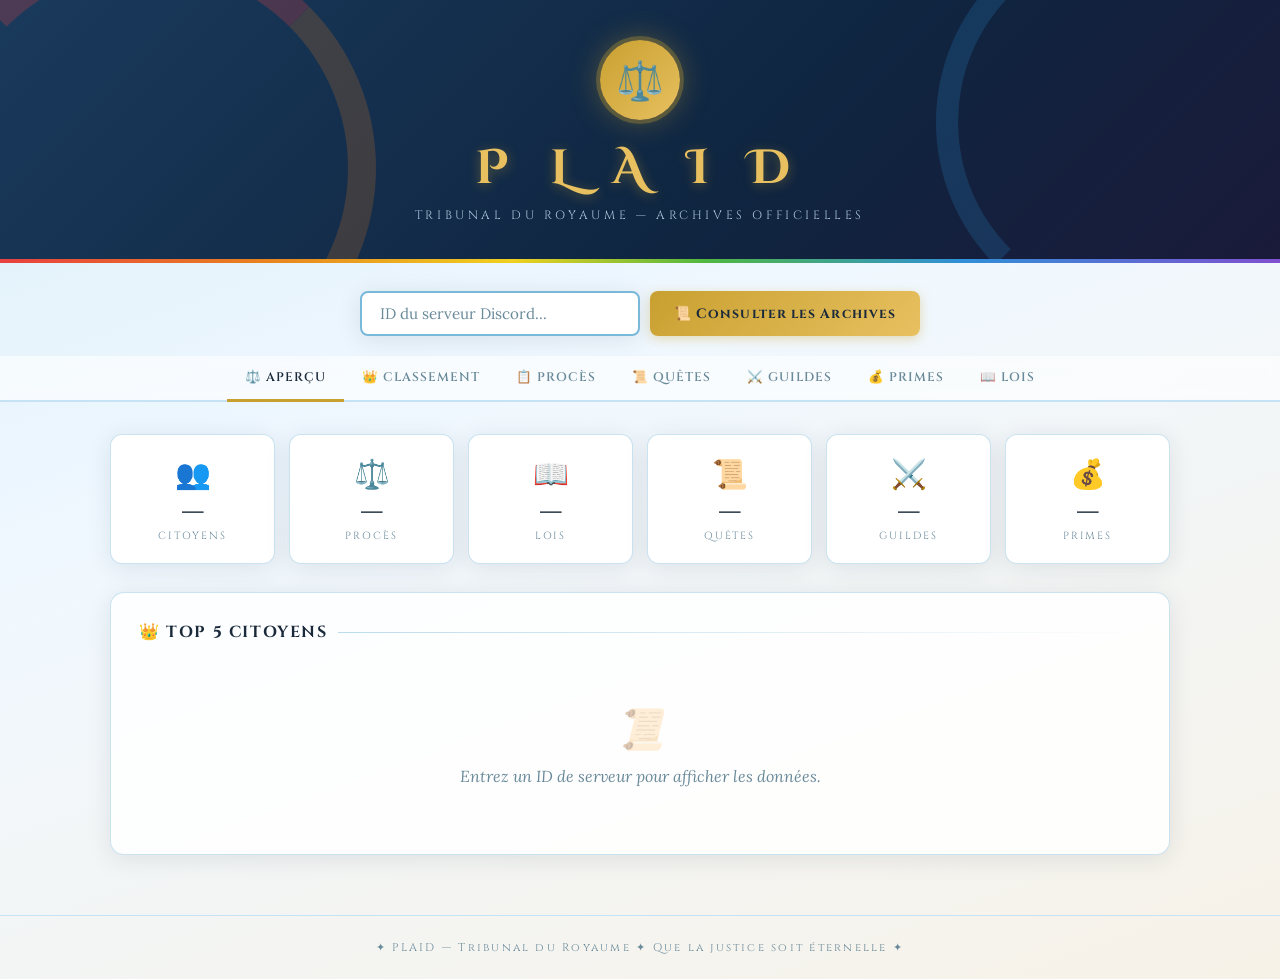
==== commit dd083ba9: "Update index.html" ====
--- a/web/index.html
+++ b/web/index.html
@@ -4,866 +4,750 @@
 <meta charset="UTF-8">
 <meta name="viewport" content="width=device-width, initial-scale=1.0">
 <title>PLAID — Tribunal du Royaume</title>
-<link href="https://fonts.googleapis.com/css2?family=Cinzel+Decorative:wght@400;700;900&family=Cinzel:wght@400;600;700&family=IM+Fell+English:ital@0;1&display=swap" rel="stylesheet">
+<link href="https://fonts.googleapis.com/css2?family=Cinzel+Decorative:wght@400;700&family=Cinzel:wght@400;600;700&family=Lora:ital,wght@0,400;0,600;1,400&display=swap" rel="stylesheet">
 <style>
-  :root {
-    --parchment: #f2e8c9;
-    --parchment-dark: #e0cc9a;
-    --parchment-deep: #c9a96e;
-    --ink: #2a1a08;
-    --ink-light: #5a3a1a;
-    --ink-faded: #8b6340;
-    --blood: #8b0000;
-    --blood-bright: #c0392b;
-    --gold: #b8860b;
-    --gold-bright: #d4a017;
-    --gold-shine: #f0c040;
-    --emerald: #1a5c2a;
-    --royal: #1a2a5c;
-    --shadow: rgba(42, 26, 8, 0.4);
-    --glow: rgba(212, 160, 23, 0.3);
-  }
-
-  * { margin: 0; padding: 0; box-sizing: border-box; }
-
-  body {
-    background: #0d0a05;
-    color: var(--ink);
-    font-family: 'IM Fell English', serif;
-    min-height: 100vh;
-    overflow-x: hidden;
-    background-image:
-      radial-gradient(ellipse at 20% 50%, rgba(139, 0, 0, 0.06) 0%, transparent 60%),
-      radial-gradient(ellipse at 80% 20%, rgba(184, 134, 11, 0.06) 0%, transparent 60%);
-  }
-
-  /* TEXTURE DE FOND */
-  body::before {
-    content: '';
-    position: fixed;
-    inset: 0;
-    background-image: url("data:image/svg+xml,%3Csvg xmlns='http://www.w3.org/2000/svg' width='300' height='300'%3E%3Cfilter id='n'%3E%3CfeTurbulence type='fractalNoise' baseFrequency='0.85' numOctaves='4' stitchTiles='stitch'/%3E%3C/filter%3E%3Crect width='300' height='300' filter='url(%23n)' opacity='0.03'/%3E%3C/svg%3E");
-    pointer-events: none;
-    z-index: 0;
-  }
-
-  /* HEADER */
-  header {
-    position: relative;
-    text-align: center;
-    padding: 50px 20px 40px;
-    background: linear-gradient(180deg, #1a0e02 0%, #0d0a05 100%);
-    border-bottom: 3px solid var(--gold);
-    overflow: hidden;
-  }
-
-  header::before, header::after {
-    content: '✦ ⚖️ ✦';
-    position: absolute;
-    top: 50%;
-    transform: translateY(-50%);
-    font-size: 1.5rem;
-    color: var(--gold);
-    opacity: 0.5;
-  }
-  header::before { left: 40px; }
-  header::after { right: 40px; }
-
-  .header-seal {
-    width: 90px;
-    height: 90px;
-    background: radial-gradient(circle, var(--gold-bright), var(--gold));
-    border-radius: 50%;
-    margin: 0 auto 20px;
-    display: flex;
-    align-items: center;
-    justify-content: center;
-    font-size: 2.8rem;
-    box-shadow: 0 0 30px var(--glow), 0 0 60px rgba(212,160,23,0.15), inset 0 2px 4px rgba(255,255,255,0.3);
-    border: 3px solid var(--gold-shine);
-    animation: sealPulse 3s ease-in-out infinite;
-  }
-
-  @keyframes sealPulse {
-    0%, 100% { box-shadow: 0 0 30px var(--glow), 0 0 60px rgba(212,160,23,0.15); }
-    50% { box-shadow: 0 0 50px rgba(212,160,23,0.6), 0 0 90px rgba(212,160,23,0.25); }
-  }
-
-  h1 {
-    font-family: 'Cinzel Decorative', serif;
-    font-size: clamp(2rem, 5vw, 3.5rem);
-    font-weight: 900;
-    color: var(--gold-bright);
-    text-shadow: 0 0 20px var(--glow), 2px 2px 0 var(--ink);
-    letter-spacing: 0.15em;
-    margin-bottom: 8px;
-  }
-
-  .subtitle {
-    font-family: 'Cinzel', serif;
-    font-size: 1rem;
-    color: var(--parchment-deep);
-    letter-spacing: 0.3em;
-    text-transform: uppercase;
-    opacity: 0.8;
-  }
-
-  /* GUILD ID INPUT */
-  .guild-section {
-    display: flex;
-    justify-content: center;
-    padding: 30px 20px;
-    gap: 12px;
-    flex-wrap: wrap;
-  }
-
-  .guild-section input {
-    font-family: 'Cinzel', serif;
-    font-size: 1rem;
-    padding: 12px 20px;
-    width: 280px;
-    background: #1a1005;
-    border: 2px solid var(--gold);
-    color: var(--parchment);
-    border-radius: 4px;
-    outline: none;
-    letter-spacing: 0.05em;
-    transition: border-color 0.3s, box-shadow 0.3s;
-  }
-
-  .guild-section input::placeholder { color: var(--ink-faded); }
-  .guild-section input:focus {
-    border-color: var(--gold-shine);
-    box-shadow: 0 0 15px var(--glow);
-  }
-
-  .btn-primary {
-    font-family: 'Cinzel', serif;
-    font-size: 0.95rem;
-    font-weight: 700;
-    padding: 12px 28px;
-    background: linear-gradient(135deg, var(--gold), var(--gold-bright));
-    color: var(--ink);
-    border: none;
-    cursor: pointer;
-    border-radius: 4px;
-    letter-spacing: 0.1em;
-    text-transform: uppercase;
-    transition: all 0.3s;
-    box-shadow: 0 4px 15px rgba(184,134,11,0.4);
-  }
-
-  .btn-primary:hover {
-    background: linear-gradient(135deg, var(--gold-shine), var(--gold));
-    transform: translateY(-2px);
-    box-shadow: 0 8px 25px rgba(212,160,23,0.5);
-  }
-
-  /* NAV TABS */
-  .nav-tabs {
-    display: flex;
-    justify-content: center;
-    gap: 0;
-    padding: 0 20px;
-    border-bottom: 2px solid var(--gold);
-    flex-wrap: wrap;
-  }
-
-  .tab-btn {
-    font-family: 'Cinzel', serif;
-    font-size: 0.85rem;
-    font-weight: 600;
-    padding: 14px 22px;
-    background: transparent;
-    color: var(--ink-faded);
-    border: none;
-    cursor: pointer;
-    letter-spacing: 0.08em;
-    text-transform: uppercase;
-    border-bottom: 3px solid transparent;
-    margin-bottom: -2px;
-    transition: all 0.3s;
-    position: relative;
-  }
-
-  .tab-btn:hover { color: var(--gold-bright); }
-
-  .tab-btn.active {
-    color: var(--gold-shine);
-    border-bottom-color: var(--gold-shine);
-  }
-
-  /* MAIN CONTENT */
-  main {
-    max-width: 1200px;
-    margin: 0 auto;
-    padding: 40px 20px;
-  }
-
-  .tab-content { display: none; animation: fadeIn 0.5s ease; }
-  .tab-content.active { display: block; }
-
-  @keyframes fadeIn {
-    from { opacity: 0; transform: translateY(10px); }
-    to { opacity: 1; transform: translateY(0); }
-  }
-
-  /* PARCHEMIN CARD */
-  .parchment-card {
-    background: linear-gradient(145deg, var(--parchment) 0%, var(--parchment-dark) 40%, #d4bc8a 100%);
-    border-radius: 4px;
-    padding: 30px;
-    position: relative;
-    box-shadow:
-      0 10px 40px rgba(0,0,0,0.6),
-      inset 0 1px 0 rgba(255,255,255,0.4),
-      inset 0 -1px 0 rgba(0,0,0,0.1);
-    overflow: hidden;
-  }
-
-  .parchment-card::before {
-    content: '';
-    position: absolute;
-    inset: 0;
-    background-image: url("data:image/svg+xml,%3Csvg xmlns='http://www.w3.org/2000/svg' width='200' height='200'%3E%3Cfilter id='n'%3E%3CfeTurbulence type='fractalNoise' baseFrequency='0.65' numOctaves='3' stitchTiles='stitch'/%3E%3C/filter%3E%3Crect width='200' height='200' filter='url(%23n)' opacity='0.06'/%3E%3C/svg%3E");
-    pointer-events: none;
-  }
-
-  .card-border {
-    position: absolute;
-    inset: 6px;
-    border: 2px solid rgba(101, 67, 33, 0.4);
-    border-radius: 2px;
-    pointer-events: none;
-  }
-
-  .card-corner {
-    position: absolute;
-    width: 20px;
-    height: 20px;
-    border-color: var(--gold);
-    border-style: solid;
-    opacity: 0.7;
-  }
-  .card-corner.tl { top: 10px; left: 10px; border-width: 2px 0 0 2px; }
-  .card-corner.tr { top: 10px; right: 10px; border-width: 2px 2px 0 0; }
-  .card-corner.bl { bottom: 10px; left: 10px; border-width: 0 0 2px 2px; }
-  .card-corner.br { bottom: 10px; right: 10px; border-width: 0 2px 2px 0; }
-
-  /* STATS GRID */
-  .stats-grid {
-    display: grid;
-    grid-template-columns: repeat(auto-fit, minmax(160px, 1fr));
-    gap: 20px;
-    margin-bottom: 40px;
-  }
-
-  .stat-card {
-    background: linear-gradient(145deg, #1a1005, #0f0a03);
-    border: 1px solid var(--gold);
-    border-radius: 4px;
-    padding: 24px 20px;
-    text-align: center;
-    position: relative;
-    overflow: hidden;
-    transition: transform 0.3s, box-shadow 0.3s;
-  }
-
-  .stat-card:hover {
-    transform: translateY(-4px);
-    box-shadow: 0 12px 30px rgba(0,0,0,0.5), 0 0 20px var(--glow);
-  }
-
-  .stat-card::after {
-    content: '';
-    position: absolute;
-    bottom: 0; left: 0; right: 0;
-    height: 2px;
-    background: linear-gradient(90deg, transparent, var(--gold-bright), transparent);
-  }
-
-  .stat-icon { font-size: 2.2rem; margin-bottom: 8px; display: block; }
-  .stat-value {
-    font-family: 'Cinzel Decorative', serif;
-    font-size: 2rem;
-    font-weight: 700;
-    color: var(--gold-shine);
-    line-height: 1;
-    margin-bottom: 4px;
-  }
-  .stat-label {
-    font-family: 'Cinzel', serif;
-    font-size: 0.7rem;
-    letter-spacing: 0.2em;
-    text-transform: uppercase;
-    color: var(--ink-faded);
-  }
-
-  /* SECTION TITLE */
-  .section-title {
-    font-family: 'Cinzel Decorative', serif;
-    font-size: 1.4rem;
-    color: var(--ink);
-    margin-bottom: 20px;
-    display: flex;
-    align-items: center;
-    gap: 12px;
-  }
-
-  .section-title::after {
-    content: '';
-    flex: 1;
-    height: 1px;
-    background: linear-gradient(90deg, var(--gold), transparent);
-  }
-
-  /* TABLE PARCHEMIN */
-  .parchment-table {
-    width: 100%;
-    border-collapse: collapse;
-    font-size: 0.95rem;
-  }
-
-  .parchment-table th {
-    font-family: 'Cinzel', serif;
-    font-size: 0.75rem;
-    letter-spacing: 0.15em;
-    text-transform: uppercase;
-    color: var(--ink-light);
-    padding: 12px 16px;
-    border-bottom: 2px solid var(--parchment-deep);
-    text-align: left;
-  }
-
-  .parchment-table td {
-    padding: 14px 16px;
-    border-bottom: 1px solid rgba(101, 67, 33, 0.2);
-    color: var(--ink);
-    vertical-align: middle;
-  }
-
-  .parchment-table tr:hover td { background: rgba(180, 140, 40, 0.1); }
-  .parchment-table tr:last-child td { border-bottom: none; }
-
-  /* BADGES */
-  .badge {
-    display: inline-block;
-    padding: 3px 10px;
-    border-radius: 2px;
-    font-family: 'Cinzel', serif;
-    font-size: 0.72rem;
-    letter-spacing: 0.1em;
-    text-transform: uppercase;
-    font-weight: 600;
-  }
-  .badge-coupable { background: rgba(139,0,0,0.15); color: var(--blood-bright); border: 1px solid var(--blood); }
-  .badge-innocent { background: rgba(26,92,42,0.15); color: #27ae60; border: 1px solid #1a5c2a; }
-  .badge-open { background: rgba(184,134,11,0.15); color: var(--gold-bright); border: 1px solid var(--gold); }
-
-  /* RANK BADGE */
-  .rank-badge {
-    font-size: 0.82rem;
-    color: var(--ink-light);
-    font-style: italic;
-  }
-
-  /* LEADERBOARD MEDALS */
-  .medal-1 { color: #FFD700; font-size: 1.3rem; }
-  .medal-2 { color: #C0C0C0; font-size: 1.3rem; }
-  .medal-3 { color: #CD7F32; font-size: 1.3rem; }
-  .medal-n { color: var(--ink-faded); font-family: 'Cinzel', serif; font-size: 0.9rem; }
-
-  /* REP BAR */
-  .rep-bar-wrap {
-    display: flex;
-    align-items: center;
-    gap: 8px;
-  }
-  .rep-bar {
-    flex: 1;
-    height: 8px;
-    background: rgba(101,67,33,0.2);
-    border-radius: 4px;
-    overflow: hidden;
-  }
-  .rep-bar-fill {
-    height: 100%;
-    background: linear-gradient(90deg, var(--gold), var(--gold-shine));
-    border-radius: 4px;
-    transition: width 1s ease;
-  }
-  .rep-val {
-    font-family: 'Cinzel', serif;
-    font-size: 0.8rem;
-    color: var(--gold-bright);
-    min-width: 35px;
-    text-align: right;
-  }
-
-  /* QUEST CARDS */
-  .quest-grid {
-    display: grid;
-    grid-template-columns: repeat(auto-fill, minmax(320px, 1fr));
-    gap: 20px;
-  }
-
-  .quest-card {
-    background: linear-gradient(145deg, var(--parchment), var(--parchment-dark));
-    border: 2px solid var(--parchment-deep);
-    border-radius: 4px;
-    padding: 22px;
-    position: relative;
-    transition: transform 0.3s;
-  }
-
-  .quest-card:hover { transform: translateY(-3px); }
-
-  .quest-card::before {
-    content: '📜';
-    position: absolute;
-    top: -10px;
-    left: 20px;
-    font-size: 1.4rem;
-    background: var(--parchment);
-    padding: 0 4px;
-  }
-
-  .quest-title {
-    font-family: 'Cinzel', serif;
-    font-size: 1rem;
-    font-weight: 700;
-    color: var(--ink);
-    margin-bottom: 8px;
-  }
-
-  .quest-desc {
-    font-size: 0.9rem;
-    color: var(--ink-light);
-    font-style: italic;
-    margin-bottom: 14px;
-    line-height: 1.5;
-  }
-
-  .quest-rewards {
-    display: flex;
-    flex-wrap: wrap;
-    gap: 6px;
-  }
-
-  .reward-chip {
-    background: rgba(184,134,11,0.15);
-    border: 1px solid var(--gold);
-    color: var(--ink-light);
-    padding: 3px 10px;
-    border-radius: 2px;
-    font-size: 0.8rem;
-    font-family: 'Cinzel', serif;
-  }
-
-  /* GUILD CARDS */
-  .guildes-grid {
-    display: grid;
-    grid-template-columns: repeat(auto-fill, minmax(280px, 1fr));
-    gap: 20px;
-  }
-
-  .guilde-card {
-    background: linear-gradient(145deg, #1a1005, #120d04);
-    border: 1px solid var(--gold);
-    border-radius: 4px;
-    padding: 24px;
-    text-align: center;
-    position: relative;
-    overflow: hidden;
-    transition: all 0.3s;
-  }
-
-  .guilde-card:hover {
-    border-color: var(--gold-shine);
-    box-shadow: 0 8px 25px rgba(0,0,0,0.4), 0 0 15px var(--glow);
-  }
-
-  .guilde-emblem { font-size: 3rem; margin-bottom: 10px; display: block; }
-  .guilde-name {
-    font-family: 'Cinzel Decorative', serif;
-    font-size: 1rem;
-    color: var(--gold-bright);
-    margin-bottom: 6px;
-  }
-  .guilde-desc {
-    font-size: 0.85rem;
-    color: var(--ink-faded);
-    font-style: italic;
-    margin-bottom: 12px;
-  }
-  .guilde-members {
-    font-family: 'Cinzel', serif;
-    font-size: 0.75rem;
-    color: var(--parchment-deep);
-    letter-spacing: 0.1em;
-  }
-
-  /* BOUNTIES */
-  .bounty-card {
-    background: linear-gradient(135deg, rgba(139,0,0,0.1), rgba(26,8,0,0.95));
-    border: 1px solid var(--blood);
-    border-radius: 4px;
-    padding: 20px 24px;
-    display: flex;
-    align-items: center;
-    gap: 20px;
-    transition: all 0.3s;
-    margin-bottom: 12px;
-  }
-
-  .bounty-card:hover { border-color: var(--blood-bright); transform: translateX(4px); }
-  .bounty-amount {
-    font-family: 'Cinzel Decorative', serif;
-    font-size: 1.5rem;
-    color: var(--gold-shine);
-    white-space: nowrap;
-  }
-  .bounty-target { font-family: 'Cinzel', serif; font-size: 1rem; color: var(--parchment); }
-  .bounty-reason { font-size: 0.85rem; color: var(--ink-faded); font-style: italic; }
-
-  /* LOADING / EMPTY */
-  .loading-scroll {
-    text-align: center;
-    padding: 60px 20px;
-    color: var(--ink-faded);
-    font-style: italic;
-    font-size: 1.1rem;
-  }
-
-  .empty-scroll {
-    text-align: center;
-    padding: 50px;
-    color: var(--ink-faded);
-    font-style: italic;
-  }
-
-  .empty-scroll::before { content: '📜'; font-size: 3rem; display: block; margin-bottom: 16px; opacity: 0.5; }
-
-  /* FOOTER */
-  footer {
-    text-align: center;
-    padding: 30px;
-    font-family: 'Cinzel', serif;
-    font-size: 0.75rem;
-    letter-spacing: 0.2em;
-    color: var(--ink-faded);
-    border-top: 1px solid rgba(184,134,11,0.2);
-    margin-top: 60px;
-  }
-
-  /* SCROLLBAR */
-  ::-webkit-scrollbar { width: 8px; }
-  ::-webkit-scrollbar-track { background: #0d0a05; }
-  ::-webkit-scrollbar-thumb { background: var(--gold); border-radius: 4px; }
-
-  @media (max-width: 600px) {
-    .tab-btn { padding: 10px 12px; font-size: 0.75rem; }
-    .stats-grid { grid-template-columns: repeat(2, 1fr); }
-  }
+:root {
+  --sky:        #e8f4fc;
+  --sky-mid:    #c5e3f5;
+  --sky-deep:   #7ab8d9;
+  --cloud:      #ffffff;
+  --ink:        #1a2a3a;
+  --ink-soft:   #3a5068;
+  --ink-muted:  #6a8a9a;
+  --gold:       #c8a030;
+  --gold-light: #e8c060;
+  --gold-soft:  #f5e8c0;
+  --rainbow-1:  #e84040;
+  --rainbow-2:  #e88020;
+  --rainbow-3:  #50b840;
+  --rainbow-4:  #3090d8;
+  --rainbow-5:  #8050d0;
+  --card-bg:    rgba(255,255,255,0.85);
+  --card-border:rgba(122,184,217,0.4);
+  --shadow:     0 4px 24px rgba(26,42,58,0.10);
+  --shadow-lg:  0 8px 40px rgba(26,42,58,0.15);
+}
+
+* { margin:0; padding:0; box-sizing:border-box; }
+
+body {
+  background: linear-gradient(160deg, #daeef8 0%, #f0f8ff 40%, #f7f2e8 100%);
+  color: var(--ink);
+  font-family: 'Lora', serif;
+  min-height: 100vh;
+}
+
+/* ── HEADER ── */
+header {
+  background: linear-gradient(135deg, #1a3a5c 0%, #0f2540 60%, #1a1a3a 100%);
+  padding: 40px 20px 36px;
+  text-align: center;
+  position: relative;
+  overflow: hidden;
+}
+
+/* Arcs-en-ciel décoratifs */
+header::before {
+  content: '';
+  position: absolute;
+  top: -60px; left: -80px;
+  width: 400px; height: 400px;
+  border-radius: 50%;
+  border: 28px solid transparent;
+  border-top-color: rgba(232,64,64,0.25);
+  border-right-color: rgba(232,128,32,0.2);
+  pointer-events: none;
+}
+header::after {
+  content: '';
+  position: absolute;
+  top: -80px; right: -60px;
+  width: 360px; height: 360px;
+  border-radius: 50%;
+  border: 22px solid transparent;
+  border-top-color: rgba(80,184,64,0.2);
+  border-left-color: rgba(48,144,216,0.2);
+  pointer-events: none;
+}
+
+.logo-wrap {
+  width: 80px; height: 80px;
+  margin: 0 auto 16px;
+  background: linear-gradient(135deg, var(--gold), var(--gold-light));
+  border-radius: 50%;
+  display: flex; align-items: center; justify-content: center;
+  font-size: 2.4rem;
+  box-shadow: 0 0 0 4px rgba(200,160,48,0.3), 0 0 30px rgba(200,160,48,0.4);
+}
+
+h1 {
+  font-family: 'Cinzel Decorative', serif;
+  font-size: clamp(1.8rem, 5vw, 3rem);
+  font-weight: 700;
+  color: var(--gold-light);
+  letter-spacing: 0.3em;
+  text-shadow: 0 2px 12px rgba(200,160,48,0.4);
+  margin-bottom: 6px;
+}
+
+.header-sub {
+  font-family: 'Cinzel', serif;
+  font-size: 0.75rem;
+  letter-spacing: 0.3em;
+  color: var(--sky-mid);
+  text-transform: uppercase;
+  opacity: 0.85;
+}
+
+/* ── RAINBOW DIVIDER ── */
+.rainbow-bar {
+  height: 4px;
+  background: linear-gradient(90deg,
+    var(--rainbow-1) 0%,
+    var(--rainbow-2) 20%,
+    #f0d020 40%,
+    var(--rainbow-3) 55%,
+    var(--rainbow-4) 75%,
+    var(--rainbow-5) 100%
+  );
+}
+
+/* ── GUILD INPUT ── */
+.search-wrap {
+  display: flex;
+  justify-content: center;
+  gap: 10px;
+  padding: 28px 20px 20px;
+  flex-wrap: wrap;
+}
+
+.search-wrap input {
+  font-family: 'Lora', serif;
+  font-size: 0.95rem;
+  padding: 11px 18px;
+  width: 280px;
+  background: var(--cloud);
+  border: 2px solid var(--sky-deep);
+  border-radius: 8px;
+  color: var(--ink);
+  outline: none;
+  transition: border-color 0.2s, box-shadow 0.2s;
+  box-shadow: var(--shadow);
+}
+.search-wrap input:focus {
+  border-color: var(--gold);
+  box-shadow: 0 0 0 3px rgba(200,160,48,0.15);
+}
+.search-wrap input::placeholder { color: var(--ink-muted); }
+
+.btn {
+  font-family: 'Cinzel', serif;
+  font-size: 0.85rem;
+  font-weight: 700;
+  padding: 11px 24px;
+  border: none;
+  border-radius: 8px;
+  cursor: pointer;
+  letter-spacing: 0.08em;
+  transition: all 0.2s;
+}
+.btn-gold {
+  background: linear-gradient(135deg, var(--gold), var(--gold-light));
+  color: #1a2a3a;
+  box-shadow: 0 3px 12px rgba(200,160,48,0.35);
+}
+.btn-gold:hover { transform: translateY(-2px); box-shadow: 0 6px 20px rgba(200,160,48,0.45); }
+
+.btn-sky {
+  background: var(--sky-deep);
+  color: white;
+  font-size: 0.8rem;
+  padding: 8px 16px;
+}
+.btn-sky:hover { background: #5a9ac0; }
+
+/* ── TABS ── */
+.tabs {
+  display: flex;
+  justify-content: center;
+  padding: 0 20px;
+  border-bottom: 2px solid var(--sky-mid);
+  flex-wrap: wrap;
+  background: rgba(255,255,255,0.6);
+  backdrop-filter: blur(6px);
+}
+
+.tab-btn {
+  font-family: 'Cinzel', serif;
+  font-size: 0.78rem;
+  font-weight: 600;
+  padding: 13px 18px;
+  background: transparent;
+  border: none;
+  border-bottom: 3px solid transparent;
+  color: var(--ink-muted);
+  cursor: pointer;
+  letter-spacing: 0.08em;
+  text-transform: uppercase;
+  margin-bottom: -2px;
+  transition: all 0.2s;
+}
+.tab-btn:hover { color: var(--gold); }
+.tab-btn.active { color: var(--ink); border-bottom-color: var(--gold); }
+
+/* ── MAIN ── */
+main { max-width: 1100px; margin: 0 auto; padding: 32px 20px 60px; }
+
+.tab-pane { display:none; animation: fadeUp 0.35s ease; }
+.tab-pane.active { display:block; }
+
+@keyframes fadeUp {
+  from { opacity:0; transform:translateY(8px); }
+  to   { opacity:1; transform:translateY(0); }
+}
+
+/* ── CARDS ── */
+.card {
+  background: var(--card-bg);
+  border: 1px solid var(--card-border);
+  border-radius: 14px;
+  padding: 28px;
+  box-shadow: var(--shadow);
+  backdrop-filter: blur(4px);
+}
+
+.card + .card { margin-top: 20px; }
+
+.section-title {
+  font-family: 'Cinzel', serif;
+  font-size: 1rem;
+  font-weight: 700;
+  color: var(--ink);
+  letter-spacing: 0.1em;
+  text-transform: uppercase;
+  margin-bottom: 20px;
+  display: flex;
+  align-items: center;
+  gap: 10px;
+}
+.section-title::after {
+  content: '';
+  flex: 1;
+  height: 1px;
+  background: linear-gradient(90deg, var(--sky-deep), transparent);
+  opacity: 0.5;
+}
+
+/* ── STAT GRID ── */
+.stat-grid {
+  display: grid;
+  grid-template-columns: repeat(auto-fit, minmax(140px, 1fr));
+  gap: 14px;
+  margin-bottom: 28px;
+}
+
+.stat-tile {
+  background: var(--cloud);
+  border: 1px solid var(--card-border);
+  border-radius: 12px;
+  padding: 20px 14px;
+  text-align: center;
+  transition: transform 0.2s, box-shadow 0.2s;
+  box-shadow: var(--shadow);
+}
+.stat-tile:hover { transform: translateY(-3px); box-shadow: var(--shadow-lg); }
+
+.stat-icon { font-size: 1.8rem; display: block; margin-bottom: 6px; }
+.stat-val {
+  font-family: 'Cinzel Decorative', serif;
+  font-size: 1.7rem;
+  font-weight: 700;
+  color: var(--ink);
+  line-height: 1;
+  margin-bottom: 4px;
+}
+.stat-label {
+  font-family: 'Cinzel', serif;
+  font-size: 0.65rem;
+  letter-spacing: 0.18em;
+  text-transform: uppercase;
+  color: var(--ink-muted);
+}
+
+/* ── TABLE ── */
+.data-table {
+  width: 100%;
+  border-collapse: collapse;
+  font-size: 0.9rem;
+}
+.data-table th {
+  font-family: 'Cinzel', serif;
+  font-size: 0.68rem;
+  letter-spacing: 0.15em;
+  text-transform: uppercase;
+  color: var(--ink-muted);
+  padding: 10px 14px;
+  border-bottom: 2px solid var(--sky-mid);
+  text-align: left;
+}
+.data-table td {
+  padding: 13px 14px;
+  border-bottom: 1px solid rgba(122,184,217,0.2);
+  color: var(--ink-soft);
+  vertical-align: middle;
+}
+.data-table tr:hover td { background: rgba(122,184,217,0.06); }
+.data-table tr:last-child td { border-bottom: none; }
+
+/* ── BADGES ── */
+.badge {
+  display: inline-block;
+  padding: 3px 9px;
+  border-radius: 6px;
+  font-family: 'Cinzel', serif;
+  font-size: 0.68rem;
+  letter-spacing: 0.08em;
+  text-transform: uppercase;
+  font-weight: 600;
+}
+.badge-guilty   { background:#fdecea; color:#c0392b; border:1px solid #e8a0a0; }
+.badge-innocent { background:#eafaf1; color:#27ae60; border:1px solid #90d8a8; }
+.badge-open     { background:#fef9e7; color:#d4a017; border:1px solid #e8d080; }
+
+/* ── REP BAR ── */
+.rep-wrap { display:flex; align-items:center; gap:8px; }
+.rep-track {
+  flex: 1; height: 7px;
+  background: var(--sky-mid);
+  border-radius: 4px;
+  overflow: hidden;
+}
+.rep-fill {
+  height: 100%;
+  background: linear-gradient(90deg, var(--sky-deep), var(--gold));
+  border-radius: 4px;
+  transition: width 0.8s ease;
+}
+.rep-num {
+  font-family: 'Cinzel', serif;
+  font-size: 0.75rem;
+  color: var(--gold);
+  min-width: 32px;
+}
+
+/* ── QUEST GRID ── */
+.quest-grid {
+  display: grid;
+  grid-template-columns: repeat(auto-fill, minmax(300px, 1fr));
+  gap: 16px;
+}
+.quest-card {
+  background: var(--cloud);
+  border: 1px solid var(--card-border);
+  border-radius: 12px;
+  padding: 20px;
+  box-shadow: var(--shadow);
+  transition: transform 0.2s;
+}
+.quest-card:hover { transform: translateY(-2px); box-shadow: var(--shadow-lg); }
+.quest-title { font-family:'Cinzel',serif; font-size:0.95rem; font-weight:700; color:var(--ink); margin-bottom:6px; }
+.quest-desc  { font-size:0.85rem; color:var(--ink-soft); font-style:italic; margin-bottom:12px; line-height:1.5; }
+.quest-rewards { display:flex; flex-wrap:wrap; gap:6px; }
+.reward-chip {
+  background: var(--gold-soft);
+  border: 1px solid var(--gold-light);
+  color: var(--ink-soft);
+  padding: 3px 10px;
+  border-radius: 6px;
+  font-size:0.78rem;
+  font-family:'Cinzel',serif;
+}
+
+/* ── GUILDES ── */
+.guildes-grid {
+  display: grid;
+  grid-template-columns: repeat(auto-fill, minmax(240px, 1fr));
+  gap: 16px;
+}
+.guilde-card {
+  background: var(--cloud);
+  border: 1px solid var(--card-border);
+  border-radius: 12px;
+  padding: 22px;
+  text-align: center;
+  box-shadow: var(--shadow);
+  transition: transform 0.2s;
+}
+.guilde-card:hover { transform: translateY(-2px); box-shadow: var(--shadow-lg); }
+.guilde-emblem { font-size:2.5rem; display:block; margin-bottom:8px; }
+.guilde-name { font-family:'Cinzel Decorative',serif; font-size:0.9rem; color:var(--ink); margin-bottom:4px; }
+.guilde-desc { font-size:0.82rem; color:var(--ink-muted); font-style:italic; margin-bottom:10px; }
+.guilde-members { font-family:'Cinzel',serif; font-size:0.7rem; color:var(--sky-deep); letter-spacing:0.1em; }
+
+/* ── BOUNTY ── */
+.bounty-item {
+  display: flex;
+  align-items: center;
+  gap: 18px;
+  padding: 16px 18px;
+  background: var(--cloud);
+  border: 1px solid rgba(200,80,80,0.2);
+  border-left: 4px solid var(--rainbow-1);
+  border-radius: 10px;
+  margin-bottom: 10px;
+  transition: transform 0.2s;
+}
+.bounty-item:hover { transform: translateX(4px); }
+.bounty-gold { font-family:'Cinzel Decorative',serif; font-size:1.3rem; color:var(--gold); white-space:nowrap; }
+.bounty-target { font-family:'Cinzel',serif; font-size:0.9rem; color:var(--ink); }
+.bounty-reason { font-size:0.8rem; color:var(--ink-muted); font-style:italic; }
+
+/* ── MEDALS ── */
+.m1 { color:#d4a017; font-size:1.2rem; }
+.m2 { color:#9aa0a6; font-size:1.2rem; }
+.m3 { color:#b06020; font-size:1.2rem; }
+.mn { font-family:'Cinzel',serif; font-size:0.85rem; color:var(--ink-muted); }
+
+/* ── TABS LEADERBOARD ── */
+.sub-tabs { display:flex; gap:8px; margin-bottom:20px; flex-wrap:wrap; }
+
+/* ── EMPTY / LOADING ── */
+.empty { text-align:center; padding:40px 20px; color:var(--ink-muted); font-style:italic; }
+.empty::before { content:'📜'; font-size:2.5rem; display:block; margin-bottom:12px; opacity:0.4; }
+
+.loading { text-align:center; padding:40px; color:var(--ink-muted); }
+
+/* ── FOOTER ── */
+footer {
+  text-align: center;
+  padding: 24px;
+  font-family:'Cinzel',serif;
+  font-size:0.7rem;
+  letter-spacing:0.2em;
+  color: var(--ink-muted);
+  border-top: 1px solid var(--sky-mid);
+}
+
+/* ── RESPONSIVE ── */
+@media(max-width:600px) {
+  .tab-btn { padding:10px 12px; font-size:0.7rem; }
+  .stat-grid { grid-template-columns: repeat(3, 1fr); }
+}
+
+/* ── SCROLLBAR ── */
+::-webkit-scrollbar { width:7px; }
+::-webkit-scrollbar-track { background: var(--sky); }
+::-webkit-scrollbar-thumb { background: var(--sky-deep); border-radius:4px; }
 </style>
 </head>
 <body>
 
 <header>
-  <div class="header-seal">⚖️</div>
+  <div class="logo-wrap">⚖️</div>
   <h1>P L A I D</h1>
-  <p class="subtitle">Tribunal du Royaume — Archives Officielles</p>
+  <p class="header-sub">Tribunal du Royaume — Archives Officielles</p>
 </header>
-
-<div class="guild-section">
-  <input type="text" id="guildId" placeholder="ID du serveur Discord..." />
-  <button class="btn-primary" onclick="loadAll()">📜 Consulter les Archives</button>
+<div class="rainbow-bar"></div>
+
+<div class="search-wrap">
+  <input id="guildId" type="text" placeholder="ID du serveur Discord..." />
+  <button class="btn btn-gold" onclick="loadAll()">📜 Consulter les Archives</button>
 </div>
 
-<nav class="nav-tabs">
-  <button class="tab-btn active" onclick="switchTab('overview')">⚖️ Aperçu</button>
-  <button class="tab-btn" onclick="switchTab('leaderboard')">👑 Classement</button>
-  <button class="tab-btn" onclick="switchTab('trials')">📋 Procès</button>
-  <button class="tab-btn" onclick="switchTab('quests')">📜 Quêtes</button>
-  <button class="tab-btn" onclick="switchTab('guildes')">⚔️ Guildes</button>
-  <button class="tab-btn" onclick="switchTab('bounties')">💰 Primes</button>
-  <button class="tab-btn" onclick="switchTab('laws')">📖 Lois</button>
+<nav class="tabs">
+  <button class="tab-btn active" data-tab="overview">⚖️ Aperçu</button>
+  <button class="tab-btn" data-tab="leaderboard">👑 Classement</button>
+  <button class="tab-btn" data-tab="trials">📋 Procès</button>
+  <button class="tab-btn" data-tab="quests">📜 Quêtes</button>
+  <button class="tab-btn" data-tab="guildes">⚔️ Guildes</button>
+  <button class="tab-btn" data-tab="bounties">💰 Primes</button>
+  <button class="tab-btn" data-tab="laws">📖 Lois</button>
 </nav>
 
 <main>
 
   <!-- OVERVIEW -->
-  <div class="tab-content active" id="tab-overview">
-    <div class="stats-grid" id="statsGrid">
-      <div class="stat-card"><span class="stat-icon">⚖️</span><div class="stat-value" id="stat-users">—</div><div class="stat-label">Citoyens</div></div>
-      <div class="stat-card"><span class="stat-icon">📋</span><div class="stat-value" id="stat-trials">—</div><div class="stat-label">Procès</div></div>
-      <div class="stat-card"><span class="stat-icon">📜</span><div class="stat-value" id="stat-laws">—</div><div class="stat-label">Lois</div></div>
-      <div class="stat-card"><span class="stat-icon">🗡️</span><div class="stat-value" id="stat-quests">—</div><div class="stat-label">Quêtes actives</div></div>
-      <div class="stat-card"><span class="stat-icon">⚔️</span><div class="stat-value" id="stat-guildes">—</div><div class="stat-label">Guildes</div></div>
-      <div class="stat-card"><span class="stat-icon">💰</span><div class="stat-value" id="stat-bounties">—</div><div class="stat-label">Primes actives</div></div>
+  <div class="tab-pane active" id="pane-overview">
+    <div class="stat-grid">
+      <div class="stat-tile"><span class="stat-icon">👥</span><div class="stat-val" id="s-users">—</div><div class="stat-label">Citoyens</div></div>
+      <div class="stat-tile"><span class="stat-icon">⚖️</span><div class="stat-val" id="s-trials">—</div><div class="stat-label">Procès</div></div>
+      <div class="stat-tile"><span class="stat-icon">📖</span><div class="stat-val" id="s-laws">—</div><div class="stat-label">Lois</div></div>
+      <div class="stat-tile"><span class="stat-icon">📜</span><div class="stat-val" id="s-quests">—</div><div class="stat-label">Quêtes</div></div>
+      <div class="stat-tile"><span class="stat-icon">⚔️</span><div class="stat-val" id="s-guildes">—</div><div class="stat-label">Guildes</div></div>
+      <div class="stat-tile"><span class="stat-icon">💰</span><div class="stat-val" id="s-bounties">—</div><div class="stat-label">Primes</div></div>
     </div>
-
-    <div class="parchment-card">
-      <div class="card-border"></div>
-      <div class="card-corner tl"></div><div class="card-corner tr"></div>
-      <div class="card-corner bl"></div><div class="card-corner br"></div>
-      <h2 class="section-title">👑 Top 5 Citoyens</h2>
-      <div id="topCitizens"><p class="empty-scroll">Entrez un ID de serveur pour consulter les archives.</p></div>
+    <div class="card">
+      <div class="section-title">👑 Top 5 Citoyens</div>
+      <div id="top5"><p class="empty">Entrez un ID de serveur pour afficher les données.</p></div>
     </div>
   </div>
 
   <!-- LEADERBOARD -->
-  <div class="tab-content" id="tab-leaderboard">
-    <div style="display:flex;gap:10px;margin-bottom:20px;flex-wrap:wrap;">
-      <button class="btn-primary" onclick="loadLeaderboard('best')">👑 Réputation</button>
-      <button class="btn-primary" onclick="loadLeaderboard('gold')">🪙 Fortune</button>
-      <button class="btn-primary" onclick="loadLeaderboard('trials')">⚖️ Jugements</button>
-      <button class="btn-primary" onclick="loadLeaderboard('worst')">💀 Bannis</button>
+  <div class="tab-pane" id="pane-leaderboard">
+    <div class="sub-tabs">
+      <button class="btn btn-sky" onclick="loadLeaderboard('best')">👑 Réputation</button>
+      <button class="btn btn-sky" onclick="loadLeaderboard('gold')">🪙 Fortune</button>
+      <button class="btn btn-sky" onclick="loadLeaderboard('trials')">⚖️ Jugements</button>
+      <button class="btn btn-sky" onclick="loadLeaderboard('worst')">💀 Bannis</button>
     </div>
-    <div class="parchment-card">
-      <div class="card-border"></div>
-      <div class="card-corner tl"></div><div class="card-corner tr"></div>
-      <div class="card-corner bl"></div><div class="card-corner br"></div>
-      <div id="leaderboardContent"><p class="empty-scroll">Entrez un ID de serveur.</p></div>
+    <div class="card">
+      <div id="lb-content"><p class="empty">Entrez un ID de serveur.</p></div>
     </div>
   </div>
 
   <!-- TRIALS -->
-  <div class="tab-content" id="tab-trials">
-    <div class="parchment-card">
-      <div class="card-border"></div>
-      <div class="card-corner tl"></div><div class="card-corner tr"></div>
-      <div class="card-corner bl"></div><div class="card-corner br"></div>
-      <h2 class="section-title">📋 Derniers Procès</h2>
-      <div id="trialsContent"><p class="empty-scroll">Entrez un ID de serveur.</p></div>
+  <div class="tab-pane" id="pane-trials">
+    <div class="card">
+      <div class="section-title">📋 Derniers Procès</div>
+      <div id="trials-content"><p class="empty">Entrez un ID de serveur.</p></div>
     </div>
   </div>
 
   <!-- QUESTS -->
-  <div class="tab-content" id="tab-quests">
-    <h2 class="section-title" style="color:var(--parchment-dark)">📜 Tableau des Quêtes</h2>
-    <div class="quest-grid" id="questsContent">
-      <p class="empty-scroll" style="color:var(--ink-faded)">Entrez un ID de serveur.</p>
+  <div class="tab-pane" id="pane-quests">
+    <div class="section-title">📜 Tableau des Quêtes</div>
+    <div class="quest-grid" id="quests-content">
+      <p class="empty">Entrez un ID de serveur.</p>
     </div>
   </div>
 
   <!-- GUILDES -->
-  <div class="tab-content" id="tab-guildes">
-    <h2 class="section-title" style="color:var(--parchment-dark)">⚔️ Guildes du Royaume</h2>
-    <div class="guildes-grid" id="guildesContent">
-      <p class="empty-scroll" style="color:var(--ink-faded)">Entrez un ID de serveur.</p>
+  <div class="tab-pane" id="pane-guildes">
+    <div class="section-title">⚔️ Guildes du Royaume</div>
+    <div class="guildes-grid" id="guildes-content">
+      <p class="empty">Entrez un ID de serveur.</p>
     </div>
   </div>
 
   <!-- BOUNTIES -->
-  <div class="tab-content" id="tab-bounties">
-    <h2 class="section-title" style="color:var(--parchment-dark)">💰 Avis de Recherche</h2>
-    <div id="bountiesContent">
-      <p class="empty-scroll" style="color:var(--ink-faded)">Entrez un ID de serveur.</p>
+  <div class="tab-pane" id="pane-bounties">
+    <div class="section-title">💰 Avis de Recherche</div>
+    <div id="bounties-content"><p class="empty">Entrez un ID de serveur.</p></div>
+  </div>
+
+  <!-- LAWS -->
+  <div class="tab-pane" id="pane-laws">
+    <div class="card">
+      <div class="section-title">📖 Code Pénal</div>
+      <div id="laws-content"><p class="empty">Entrez un ID de serveur.</p></div>
     </div>
   </div>
 
-  <!-- LAWS -->
-  <div class="tab-content" id="tab-laws">
-    <div class="parchment-card">
-      <div class="card-border"></div>
-      <div class="card-corner tl"></div><div class="card-corner tr"></div>
-      <div class="card-corner bl"></div><div class="card-corner br"></div>
-      <h2 class="section-title">📖 Code Pénal du Royaume</h2>
-      <div id="lawsContent"><p class="empty-scroll">Entrez un ID de serveur.</p></div>
-    </div>
-  </div>
-
 </main>
 
 <footer>✦ PLAID — Tribunal du Royaume ✦ Que la justice soit éternelle ✦</footer>
 
 <script>
-  const API = 'https://plaid-api.onrender.com';
-  let currentGuildId = null;
-
-  function switchTab(tab) {
-    document.querySelectorAll('.tab-content').forEach(t => t.classList.remove('active'));
+// ⚠️ METS ICI L'URL DE TON API RENDER
+const API = 'https://plaid-api-6ddd.onrender.com';
+
+let guildId = null;
+let lbSort  = 'best';
+
+// Tabs
+document.querySelectorAll('.tab-btn').forEach(btn => {
+  btn.addEventListener('click', () => {
     document.querySelectorAll('.tab-btn').forEach(b => b.classList.remove('active'));
-    document.getElementById('tab-' + tab).classList.add('active');
-    event.target.classList.add('active');
+    document.querySelectorAll('.tab-pane').forEach(p => p.classList.remove('active'));
+    btn.classList.add('active');
+    document.getElementById('pane-' + btn.dataset.tab).classList.add('active');
+  });
+});
+
+async function apiFetch(path) {
+  const r = await fetch(API + path);
+  if (!r.ok) throw new Error(`${r.status} ${r.statusText}`);
+  return r.json();
+}
+
+function getRank(rep) {
+  if (rep >= 500) return '👑 Légende';
+  if (rep >= 300) return '⚔️ Chevalier';
+  if (rep >= 200) return '🛡️ Gardien';
+  if (rep >= 100) return '⚖️ Citoyen';
+  if (rep >= 50)  return '🧑 Lambda';
+  return '⛓️ Banni';
+}
+
+function repBar(rep) {
+  const pct = Math.max(0, Math.min((rep / 500) * 100, 100)).toFixed(1);
+  return `<div class="rep-wrap">
+    <div class="rep-track"><div class="rep-fill" style="width:${pct}%"></div></div>
+    <span class="rep-num">${rep}</span>
+  </div>`;
+}
+
+function medal(i) {
+  if (i===0) return '<span class="m1">🥇</span>';
+  if (i===1) return '<span class="m2">🥈</span>';
+  if (i===2) return '<span class="m3">🥉</span>';
+  return `<span class="mn">#${i+1}</span>`;
+}
+
+async function loadAll() {
+  guildId = document.getElementById('guildId').value.trim();
+  if (!guildId) return;
+
+  try {
+    const s = await apiFetch(`/api/stats/${guildId}`);
+    document.getElementById('s-users').textContent    = s.users;
+    document.getElementById('s-trials').textContent   = s.trials;
+    document.getElementById('s-laws').textContent     = s.laws;
+    document.getElementById('s-quests').textContent   = s.quests;
+    document.getElementById('s-guildes').textContent  = s.guildes;
+    document.getElementById('s-bounties').textContent = s.bounties;
+  } catch(e) {
+    console.error('Stats:', e);
   }
 
-  function getRank(rep) {
-    if (rep >= 500) return '👑 Légende';
-    if (rep >= 300) return '⚔️ Chevalier';
-    if (rep >= 200) return '🛡️ Gardien';
-    if (rep >= 100) return '⚖️ Citoyen';
-    if (rep >= 50)  return '🧑 Lambda';
-    return '⛓️ Banni';
-  }
-
-  function repBar(rep) {
-    const pct = Math.max(0, Math.min(100, (rep / 500) * 100));
-    return `<div class="rep-bar-wrap">
-      <div class="rep-bar"><div class="rep-bar-fill" style="width:${pct}%"></div></div>
-      <span class="rep-val">${rep}</span>
-    </div>`;
-  }
-
-  function medal(i) {
-    if (i === 0) return '<span class="medal-1">👑</span>';
-    if (i === 1) return '<span class="medal-2">⚔️</span>';
-    if (i === 2) return '<span class="medal-3">🛡️</span>';
-    return `<span class="medal-n">#${i+1}</span>`;
-  }
-
-  async function apiFetch(path) {
-    const r = await fetch(API + path);
-    if (!r.ok) throw new Error('API Error ' + r.status);
-    return r.json();
-  }
-
-  async function loadAll() {
-    const id = document.getElementById('guildId').value.trim();
-    if (!id) return;
-    currentGuildId = id;
-
-    try {
-      const stats = await apiFetch(`/api/stats/${id}`);
-      document.getElementById('stat-users').textContent = stats.users;
-      document.getElementById('stat-trials').textContent = stats.trials;
-      document.getElementById('stat-laws').textContent = stats.laws;
-      document.getElementById('stat-quests').textContent = stats.quests;
-      document.getElementById('stat-guildes').textContent = stats.guildes;
-      document.getElementById('stat-bounties').textContent = stats.bounties;
-    } catch(e) {}
-
-    loadLeaderboard('best', true);
-    loadTrials();
-    loadQuests();
-    loadGuildes();
-    loadBounties();
-    loadLaws();
-  }
-
-  async function loadLeaderboard(sort = 'best', isTop5 = false) {
-    if (!currentGuildId) return;
-    const data = await apiFetch(`/api/leaderboard/${currentGuildId}?sort=${sort}&limit=10`).catch(() => []);
-
-    if (isTop5) {
-      const top5 = data.slice(0, 5);
-      if (!top5.length) { document.getElementById('topCitizens').innerHTML = '<p class="empty-scroll">Aucun citoyen enregistré.</p>'; return; }
-      document.getElementById('topCitizens').innerHTML = `
-        <table class="parchment-table">
-          <thead><tr><th>#</th><th>Citoyen</th><th>Rang</th><th>Réputation</th><th>🪙 Or</th></tr></thead>
-          <tbody>${top5.map((u,i) => `<tr>
-            <td>${medal(i)}</td>
-            <td style="font-family:'Cinzel',serif;font-weight:600">${u.discord_id}</td>
-            <td class="rank-badge">${getRank(u.reputation)}</td>
-            <td>${repBar(u.reputation)}</td>
-            <td style="color:var(--gold-bright)">${u.gold || 0} 🪙</td>
-          </tr>`).join('')}</tbody>
-        </table>`;
-      return;
-    }
-
-    if (!data.length) { document.getElementById('leaderboardContent').innerHTML = '<p class="empty-scroll">Aucune donnée.</p>'; return; }
-    document.getElementById('leaderboardContent').innerHTML = `
-      <table class="parchment-table">
+  loadTop5();
+  loadLeaderboard(lbSort);
+  loadTrials();
+  loadQuests();
+  loadGuildes();
+  loadBounties();
+  loadLaws();
+}
+
+async function loadTop5() {
+  if (!guildId) return;
+  try {
+    const data = await apiFetch(`/api/leaderboard/${guildId}?sort=best&limit=5`);
+    if (!data.length) { document.getElementById('top5').innerHTML = '<p class="empty">Aucun citoyen enregistré.</p>'; return; }
+    document.getElementById('top5').innerHTML = `
+      <table class="data-table">
+        <thead><tr><th></th><th>Discord ID</th><th>Rang</th><th>Réputation</th><th>🪙 Or</th></tr></thead>
+        <tbody>${data.map((u,i) => `<tr>
+          <td>${medal(i)}</td>
+          <td style="font-family:'Cinzel',serif;font-size:0.85rem">${u.discord_id}</td>
+          <td style="font-size:0.82rem;color:var(--ink-soft)">${getRank(u.reputation)}</td>
+          <td>${repBar(u.reputation)}</td>
+          <td style="color:var(--gold);font-family:'Cinzel',serif">${u.gold || 0}</td>
+        </tr>`).join('')}</tbody>
+      </table>`;
+  } catch(e) { document.getElementById('top5').innerHTML = `<p class="empty">Erreur de chargement.</p>`; }
+}
+
+async function loadLeaderboard(sort = 'best') {
+  lbSort = sort;
+  if (!guildId) return;
+  document.getElementById('lb-content').innerHTML = '<p class="loading">⏳ Chargement...</p>';
+  try {
+    const data = await apiFetch(`/api/leaderboard/${guildId}?sort=${sort}&limit=10`);
+    const titles = { best:'👑 Meilleurs Citoyens', worst:'💀 Pires Criminels', gold:'🪙 Les Plus Fortunés', trials:'⚖️ Les Plus Jugés' };
+    if (!data.length) { document.getElementById('lb-content').innerHTML = '<p class="empty">Aucune donnée.</p>'; return; }
+    document.getElementById('lb-content').innerHTML = `
+      <div class="section-title">${titles[sort] || '👑 Classement'}</div>
+      <table class="data-table">
         <thead><tr><th>#</th><th>Discord ID</th><th>Rang</th><th>Réputation</th><th>🪙 Or</th><th>⚖️ Procès</th></tr></thead>
         <tbody>${data.map((u,i) => `<tr>
           <td>${medal(i)}</td>
-          <td style="font-family:'Cinzel',serif">${u.discord_id}</td>
-          <td class="rank-badge">${getRank(u.reputation)}</td>
+          <td style="font-family:'Cinzel',serif;font-size:0.85rem">${u.discord_id}</td>
+          <td style="font-size:0.82rem">${getRank(u.reputation)}</td>
           <td>${repBar(u.reputation)}</td>
-          <td style="color:var(--gold-bright)">${u.gold || 0}</td>
+          <td style="color:var(--gold);font-family:'Cinzel',serif">${u.gold || 0}</td>
           <td>${u.total_trials}</td>
         </tr>`).join('')}</tbody>
       </table>`;
-  }
-
-  async function loadTrials() {
-    if (!currentGuildId) return;
-    const data = await apiFetch(`/api/trials/${currentGuildId}?limit=20`).catch(() => []);
-    if (!data.length) { document.getElementById('trialsContent').innerHTML = '<p class="empty-scroll">Aucun procès enregistré.</p>'; return; }
-    document.getElementById('trialsContent').innerHTML = `
-      <table class="parchment-table">
-        <thead><tr><th>#</th><th>Accusé</th><th>Accusateur</th><th>Chef d'accusation</th><th>Verdict</th><th>Date</th></tr></thead>
+  } catch(e) { document.getElementById('lb-content').innerHTML = `<p class="empty">Erreur de chargement.</p>`; }
+}
+
+async function loadTrials() {
+  if (!guildId) return;
+  try {
+    const data = await apiFetch(`/api/trials/${guildId}?limit=20`);
+    if (!data.length) { document.getElementById('trials-content').innerHTML = '<p class="empty">Aucun procès.</p>'; return; }
+    document.getElementById('trials-content').innerHTML = `
+      <table class="data-table">
+        <thead><tr><th>#</th><th>Accusé</th><th>Accusateur</th><th>Motif</th><th>Verdict</th><th>Date</th></tr></thead>
         <tbody>${data.map(t => {
-          const vbadge = t.verdict === 'coupable' ? 'badge-coupable' : t.verdict === 'innocent' ? 'badge-innocent' : 'badge-open';
-          const vlabel = t.verdict || 'En cours';
+          const v = t.verdict;
+          const cls = v === 'coupable' ? 'badge-guilty' : v === 'innocent' ? 'badge-innocent' : 'badge-open';
+          const label = v || 'En cours';
           const date = new Date(t.created_at).toLocaleDateString('fr-FR');
           return `<tr>
-            <td style="font-family:'Cinzel',serif;color:var(--gold-bright)">#${t.id}</td>
-            <td>${t.accused_id}</td>
-            <td>${t.accuser_id}</td>
-            <td style="font-style:italic">${t.reason}</td>
-            <td><span class="badge ${vbadge}">${vlabel}</span></td>
-            <td style="font-family:'Cinzel',serif;font-size:0.8rem">${date}</td>
+            <td style="font-family:'Cinzel',serif;color:var(--gold);font-size:0.85rem">#${t.id}</td>
+            <td>${t.accused_id}</td><td>${t.accuser_id}</td>
+            <td style="font-style:italic;font-size:0.85rem">${t.reason}</td>
+            <td><span class="badge ${cls}">${label}</span></td>
+            <td style="font-size:0.8rem;color:var(--ink-muted)">${date}</td>
           </tr>`;
         }).join('')}</tbody>
       </table>`;
-  }
-
-  async function loadQuests() {
-    if (!currentGuildId) return;
-    const data = await apiFetch(`/api/quests/${currentGuildId}`).catch(() => []);
-    if (!data.length) { document.getElementById('questsContent').innerHTML = '<p class="empty-scroll" style="color:var(--ink-faded)">Aucune quête disponible.</p>'; return; }
-    document.getElementById('questsContent').innerHTML = data.map(q => {
+  } catch(e) { document.getElementById('trials-content').innerHTML = `<p class="empty">Erreur.</p>`; }
+}
+
+async function loadQuests() {
+  if (!guildId) return;
+  try {
+    const data = await apiFetch(`/api/quests/${guildId}`);
+    if (!data.length) { document.getElementById('quests-content').innerHTML = '<p class="empty">Aucune quête disponible.</p>'; return; }
+    document.getElementById('quests-content').innerHTML = data.map(q => {
       const rewards = [];
-      if (q.reward_rep) rewards.push(`⚖️ ${q.reward_rep} rép`);
+      if (q.reward_rep)  rewards.push(`⚖️ ${q.reward_rep} rép`);
       if (q.reward_gold) rewards.push(`🪙 ${q.reward_gold} or`);
       if (q.reward_badge) rewards.push(q.reward_badge);
       return `<div class="quest-card">
-        <div class="quest-title">${q.title}</div>
+        <div class="quest-title">📜 ${q.title}</div>
         <div class="quest-desc">${q.description}</div>
         <div class="quest-rewards">${rewards.map(r => `<span class="reward-chip">${r}</span>`).join('')}</div>
       </div>`;
     }).join('');
-  }
-
-  async function loadGuildes() {
-    if (!currentGuildId) return;
-    const data = await apiFetch(`/api/guildes/${currentGuildId}`).catch(() => []);
-    if (!data.length) { document.getElementById('guildesContent').innerHTML = '<p class="empty-scroll" style="color:var(--ink-faded)">Aucune guilde fondée.</p>'; return; }
-    document.getElementById('guildesContent').innerHTML = data.map(g => `
+  } catch(e) { document.getElementById('quests-content').innerHTML = `<p class="empty">Erreur.</p>`; }
+}
+
+async function loadGuildes() {
+  if (!guildId) return;
+  try {
+    const data = await apiFetch(`/api/guildes/${guildId}`);
+    if (!data.length) { document.getElementById('guildes-content').innerHTML = '<p class="empty">Aucune guilde.</p>'; return; }
+    document.getElementById('guildes-content').innerHTML = data.map(g => `
       <div class="guilde-card">
         <span class="guilde-emblem">${g.emblem || '⚔️'}</span>
         <div class="guilde-name">${g.name}</div>
         <div class="guilde-desc">${g.description || 'Guilde mystérieuse...'}</div>
         <div class="guilde-members">⚔️ ${g.members ? g.members.length : 0} membre(s)</div>
       </div>`).join('');
-  }
-
-  async function loadBounties() {
-    if (!currentGuildId) return;
-    const data = await apiFetch(`/api/bounties/${currentGuildId}`).catch(() => []);
-    if (!data.length) { document.getElementById('bountiesContent').innerHTML = '<p class="empty-scroll" style="color:var(--ink-faded)">Aucun avis de recherche actif.</p>'; return; }
-    document.getElementById('bountiesContent').innerHTML = data.map(b => `
-      <div class="bounty-card">
-        <div class="bounty-amount">🪙 ${b.amount}</div>
+  } catch(e) { document.getElementById('guildes-content').innerHTML = `<p class="empty">Erreur.</p>`; }
+}
+
+async function loadBounties() {
+  if (!guildId) return;
+  try {
+    const data = await apiFetch(`/api/bounties/${guildId}`);
+    if (!data.length) { document.getElementById('bounties-content').innerHTML = '<p class="empty">Aucune prime active.</p>'; return; }
+    document.getElementById('bounties-content').innerHTML = data.map(b => `
+      <div class="bounty-item">
+        <div class="bounty-gold">🪙 ${b.amount}</div>
         <div>
           <div class="bounty-target">🎯 Cible : ${b.target_id}</div>
           <div class="bounty-reason">${b.reason || 'Raison non précisée'}</div>
         </div>
       </div>`).join('');
-  }
-
-  async function loadLaws() {
-    if (!currentGuildId) return;
-    const data = await apiFetch(`/api/laws/${currentGuildId}`).catch(() => []);
-    if (!data.length) { document.getElementById('lawsContent').innerHTML = '<p class="empty-scroll">Aucune loi promulguée.</p>'; return; }
-    document.getElementById('lawsContent').innerHTML = `
-      <table class="parchment-table">
+  } catch(e) { document.getElementById('bounties-content').innerHTML = `<p class="empty">Erreur.</p>`; }
+}
+
+async function loadLaws() {
+  if (!guildId) return;
+  try {
+    const data = await apiFetch(`/api/laws/${guildId}`);
+    if (!data.length) { document.getElementById('laws-content').innerHTML = '<p class="empty">Aucune loi promulguée.</p>'; return; }
+    document.getElementById('laws-content').innerHTML = `
+      <table class="data-table">
         <thead><tr><th>Article</th><th>Loi</th><th>Description</th><th>Peine</th></tr></thead>
         <tbody>${data.map(l => `<tr>
-          <td style="font-family:'Cinzel Decorative',serif;color:var(--gold-bright)">${l.id}</td>
-          <td style="font-family:'Cinzel',serif;font-weight:700">${l.name}</td>
-          <td style="font-style:italic">${l.description}</td>
-          <td>${l.penalty || '—'}</td>
+          <td style="font-family:'Cinzel',serif;color:var(--gold);font-weight:700">${l.id}</td>
+          <td style="font-family:'Cinzel',serif;font-size:0.9rem;font-weight:600">${l.name}</td>
+          <td style="font-style:italic;font-size:0.85rem">${l.description}</td>
+          <td style="font-size:0.83rem">${l.penalty || '—'}</td>
         </tr>`).join('')}</tbody>
       </table>`;
-  }
-
-  document.getElementById('guildId').addEventListener('keydown', e => {
-    if (e.key === 'Enter') loadAll();
-  });
+  } catch(e) { document.getElementById('laws-content').innerHTML = `<p class="empty">Erreur.</p>`; }
+}
+
+document.getElementById('guildId').addEventListener('keydown', e => {
+  if (e.key === 'Enter') loadAll();
+});
 </script>
 </body>
 </html>
